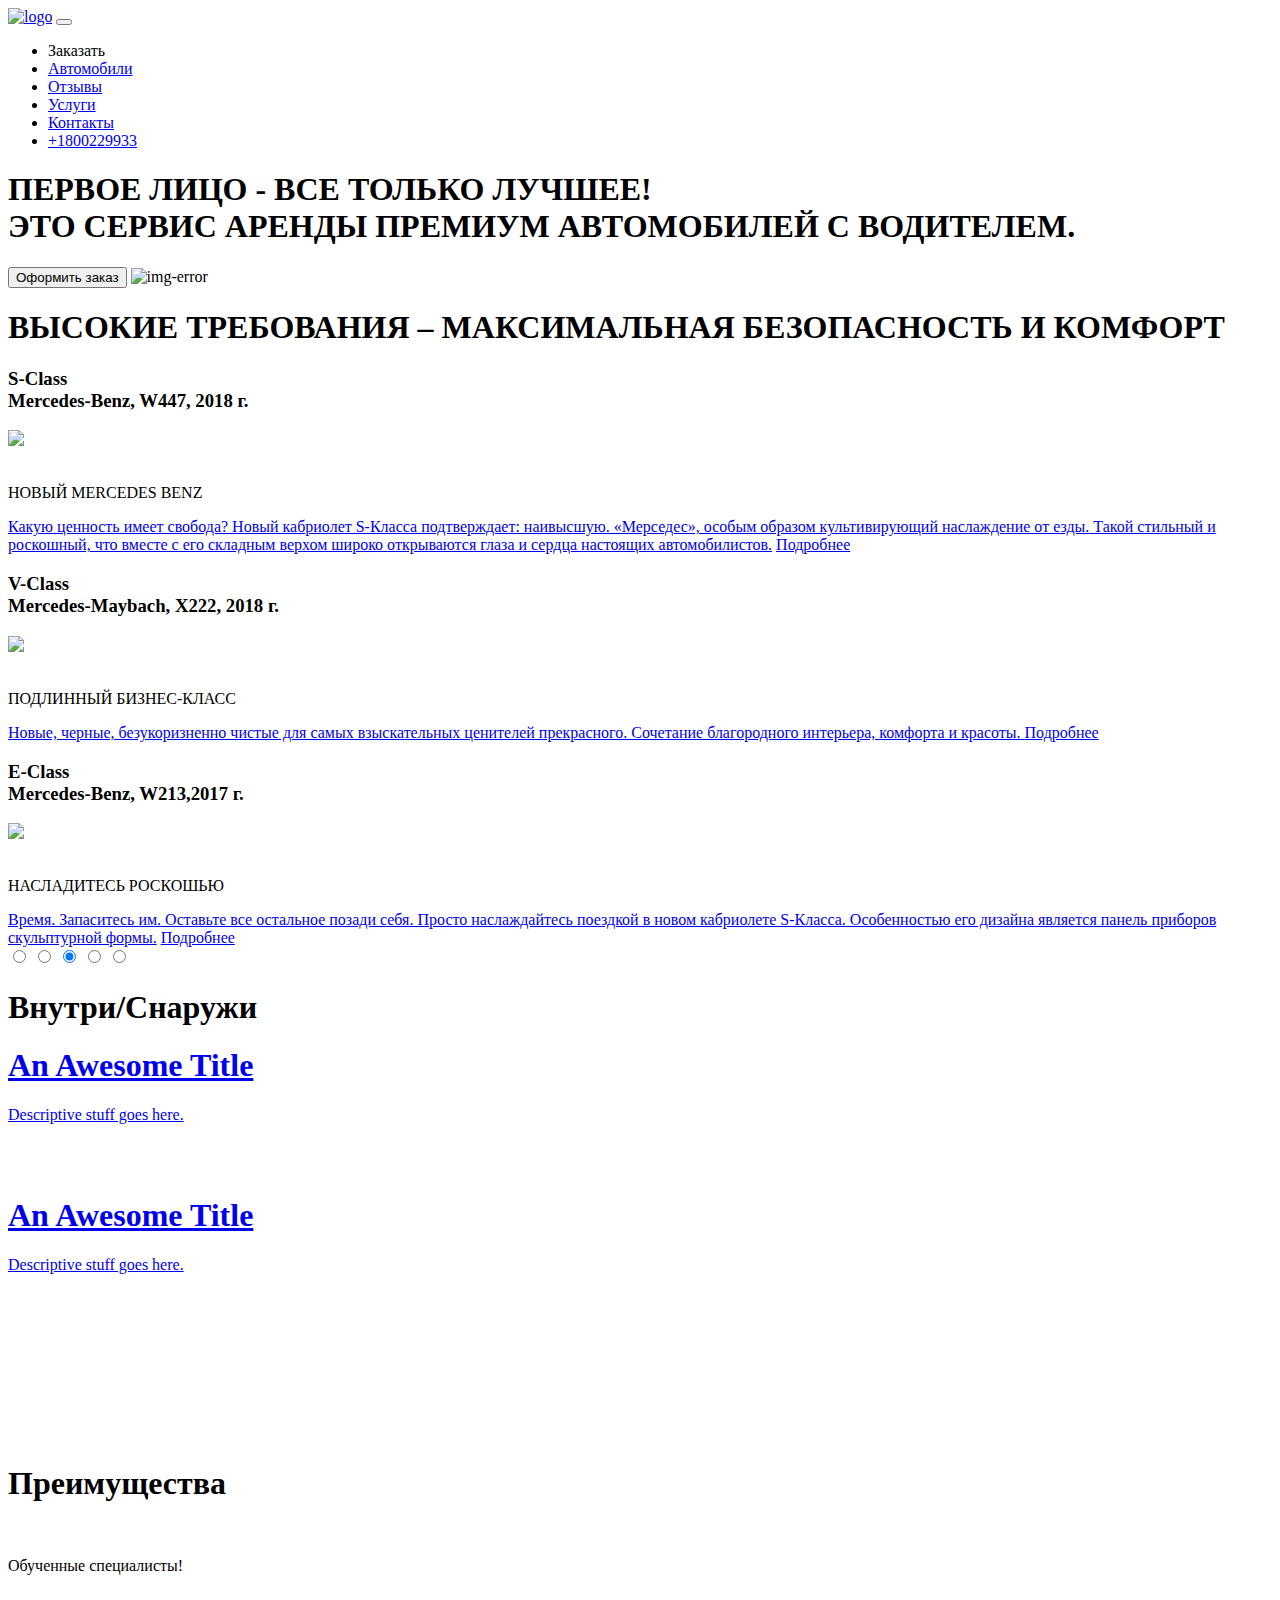
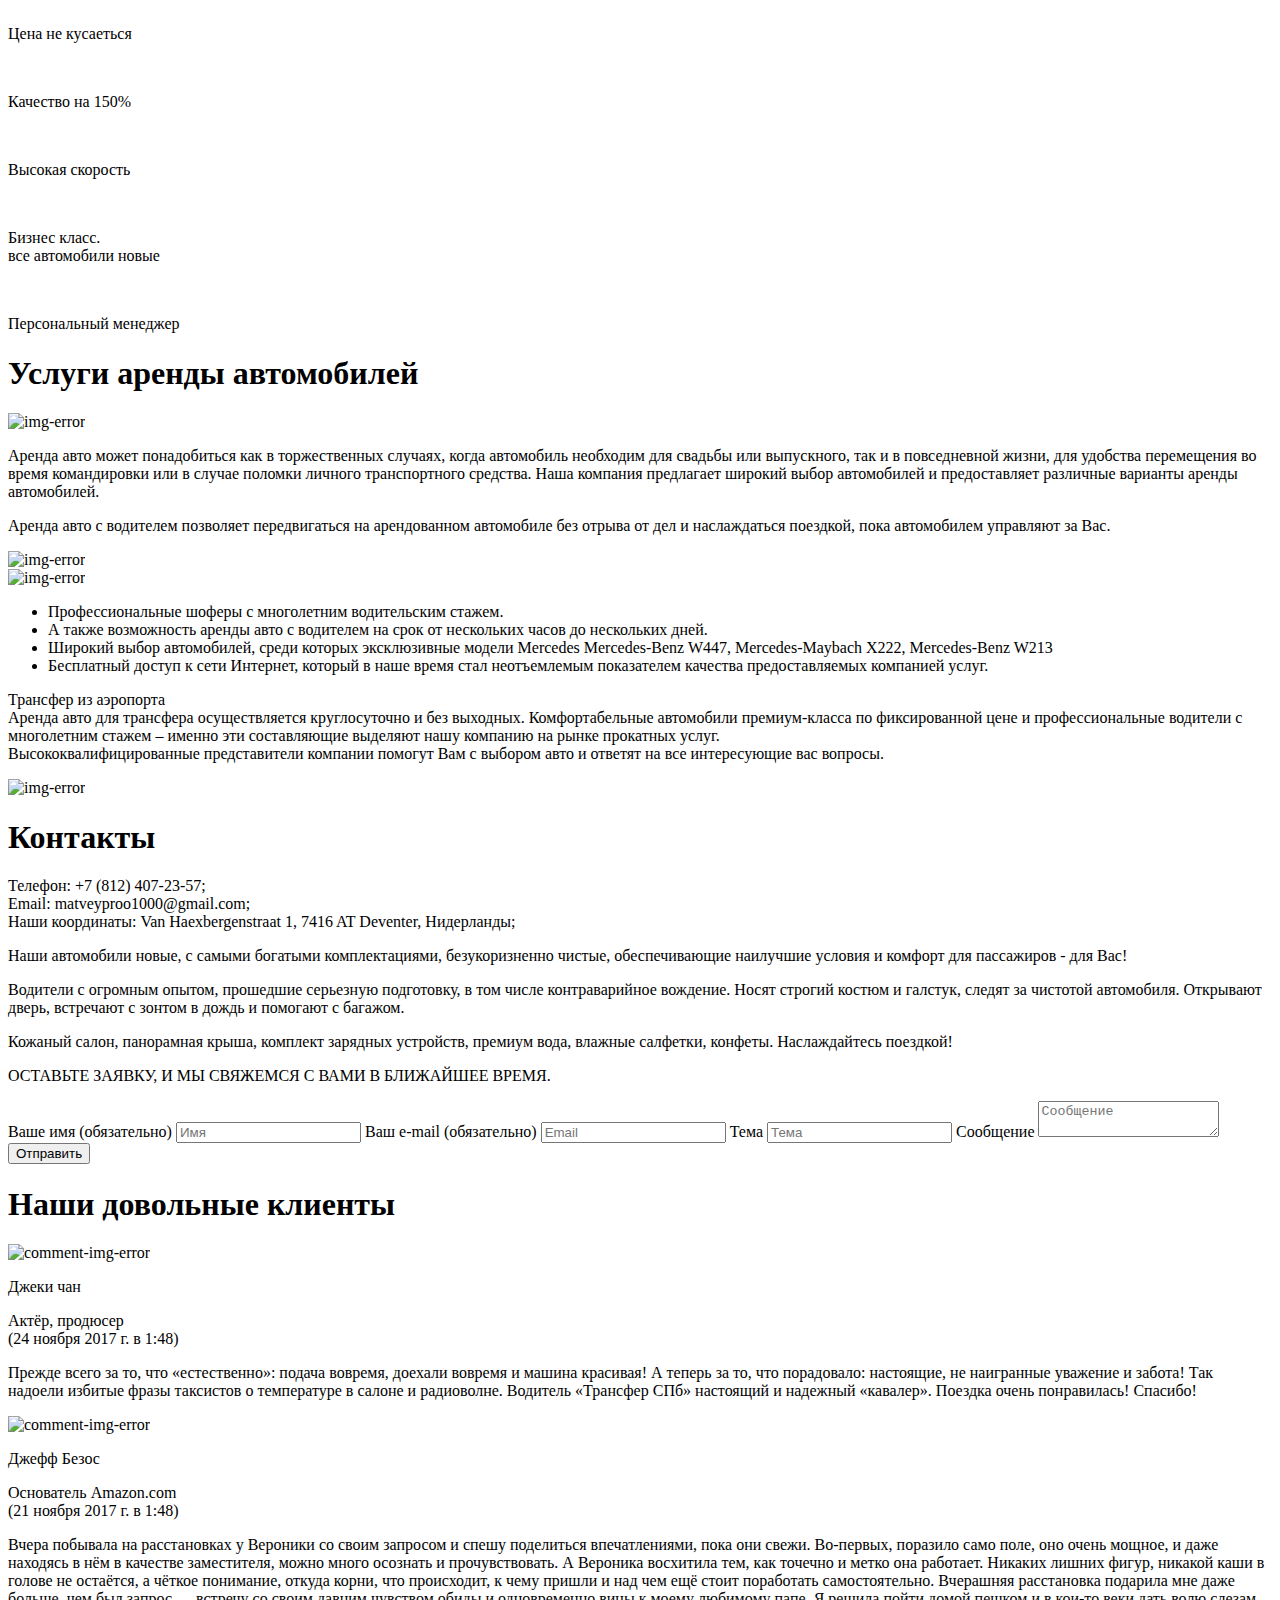
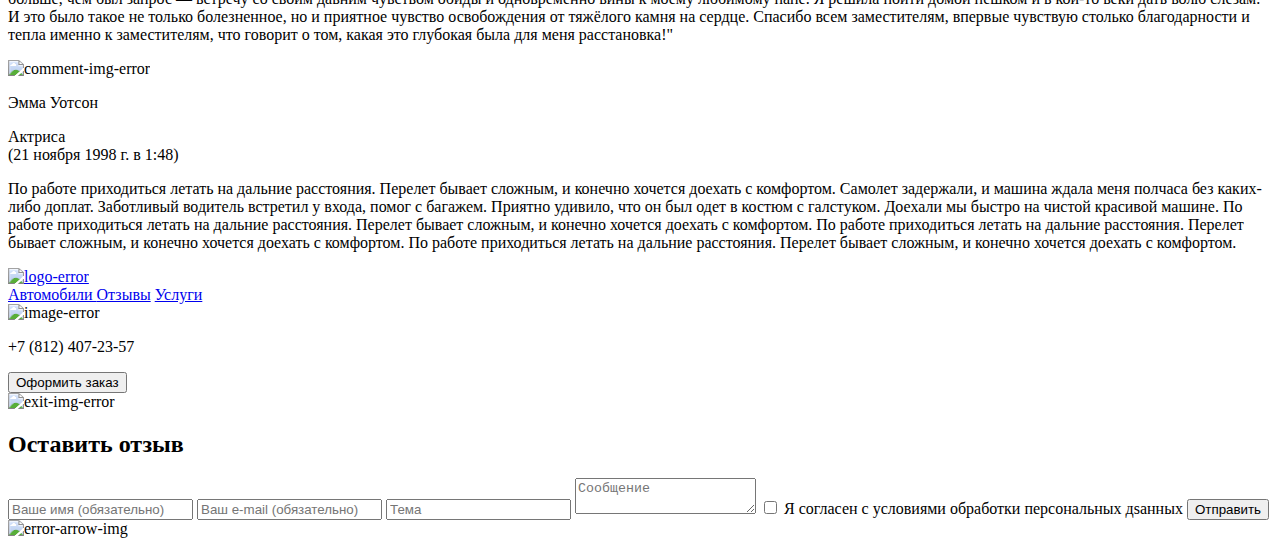
==== index.html @ 707f5d33 "Add files via upload" ====
<!DOCTYPE html>
<html>
<head>
    <meta charset="utf-8" />
    <meta http-equiv="X-UA-Compatible" content="IE=edge">
    <title>Arenda Premium auto</title>
    <meta name="viewport" content="width=device-width, initial-scale=1">
    <link rel="stylesheet" type="text/css" media="screen" href="styles/css/main.css" />
    <link rel="stylesheet" href="owl.carousel.css">
    <link rel="stylesheet" href="owl.theme.default.css">
</head>
<body>
    <section class="block block-main">
        <div class="block__wrap block-main__wrap">
            <nav class="navbar-main">
            <a class="navbar-brand s" href="#"><img src="img/logo.png" alt="logo" class="img-responsive logo"></a>
            <button class="navbar-toggler" type="button" data-toggle="collapse" data-target="#navbarTogglerDemo02" aria-controls="navbarTogglerDemo02" aria-expanded="false" aria-label="Toggle navigation">
                <span class="navbar-toggler-icon"></span>
            </button>
            <div class="collapse navbar-collapse" id="navbarTogglerDemo02">
                <ul class="navbar-ul">
                    <li class="nav-item nav-item-lay">
                        <a class="nav-link" onclick="openWin()">Заказать</a>
                    </li>
                    <li class="nav-item">
                        <a class="nav-link" href="#cars">Автомобили </a>
                    </li>
                    <li class="nav-item nav-item-contacts">
                        <a class="nav-link" href="#comments">Отзывы</a>
                    </li>
                    <li class="nav-item nav-item-contacts">
                        <a class="nav-link" href="#services">Услуги</a>
                    </li>
                    <li class="nav-item nav-item-contacts">
                        <a class="nav-link" href="#contacts">Контакты</a>
                    </li>
                    <li class="nav-item nav-item-contacts">
                        <a class="nav-link" href="tel:+1800229933">+1800229933</a>
                    </li>
                </ul>
            </div>
            <div class="navbar-block-fade">
                <div class="navbar-block-fade__item"></div>
                <div class="navbar-block-fade__item"></div>
                <div class="navbar-block-fade__item"></div>
            </div>
            </nav>
        </div>
    </section>
    <section class="block block-about">
        <div class="block__wrap block-about__wrap">
            <h1 class="text-h2 text-h2_about"> <span class="text-h2_about-bold">ПЕРВОЕ ЛИЦО </span> - ВСЕ ТОЛЬКО ЛУЧШЕЕ!<br>
                ЭТО СЕРВИС АРЕНДЫ ПРЕМИУМ АВТОМОБИЛЕЙ С ВОДИТЕЛЕМ.</h1>
            <button onclick="openWin()" class="button2 button2__footer ">Оформить заказ</button>
            <img class="block-about__img" src="img/57cbcf86e6abf156f422a721.png" alt="img-error">
        </div>
    </section>
    <section class="block block-images">
        <div class="block__wrap block-images__wrap">
            <div class="block-images-main" id="cars">
                <h1 class="text-h2 text-h2-images">ВЫСОКИЕ ТРЕБОВАНИЯ – МАКСИМАЛЬНАЯ БЕЗОПАСНОСТЬ И КОМФОРТ</h1>
                <div class="images">
                    
                    <div class="wrapper">
                        <h3 class="wrapper__title">S-Class<br>Mercedes-Benz, W447, 2018 г.</h3>
                        <div class="card">
                            <div class="front"><img class="images-first" src="img/car-1.png"></div>
                            <div class="back">
                                <img class="back-img" src="img/small_logo.png" alt="">
                                <p class="back__title">НОВЫЙ MERCEDES BENZ</p><span class="back__span"><a href="first.html">Какую ценность имеет свобода? Новый кабриолет S-Класса подтверждает: наивысшую. «Мерседес», особым образом 
                                    культивирующий наслаждение от езды.<span class="back__text-hide"> Такой стильный и роскошный, что вместе с его складным верхом широко открываются глаза и сердца настоящих автомобилистов.</span></a></span> <a href="first.html" class="button2__link">Подробнее</a></div>
                        </div>
                    </div>
                    <div class="wrapper">
                        <h3 class="wrapper__title">V-Class<br>Mercedes-Maybach, Х222, 2018 г.</h3>
                        <div class="card">
                            <div class="front"><img src="img/mercedes-s-class-maybach-2018-3.jpg"></div>
                            <div class="back">
                                <img class="back-img" src="img/small_logo.png" alt="">
                                <p class="back__title">ПОДЛИННЫЙ БИЗНЕС-КЛАСС</p><span class="back__span"><a href="second.html">
                                    Новые, черные, безукоризненно чистые для самых взыскательных ценителей прекрасного.<span class="back__text-hide"> Cочетание благородного интерьера, комфорта и красоты.</span>
                                </a></span> <a href="second.html" class="button2__link">Подробнее</a></div>
                        </div>
                    </div>
                    <div class="wrapper">
                        <h3 class="wrapper__title">E-Class<br> Mercedes-Benz, W213,2017 г.</h3>
                        <div class="card card__indent-off">
                            <div class="front">
                                <img src="img/car-3.png"></div>
                            <div class="back"><img class="back-img" src="img/small_logo.png" alt=""><p class="back__title">НАСЛАДИТЕСЬ РОСКОШЬЮ</p><span class="back__span"><a href="third.html">Время. Запаситесь им. Оставьте все остальное позади себя. Просто наслаждайтесь поездкой в новом кабриолете S-Класса.<span class="back__text-hide"> Особенностью его дизайна является панель приборов скульптурной формы.</span></a></span> <a href="third.html" class="button2__link">Подробнее</a></div>
                        </div>
                    </div>
                </div>
            </div>
            <div id="slider">
                <input type="radio" name="slider" class="slider__buttons" id="s1">
                <input type="radio" name="slider" class="slider__buttons" id="s2">
                <input type="radio" name="slider" class="slider__buttons" id="s3" checked>
                <input type="radio" name="slider" class="slider__buttons" id="s4">
                <input type="radio" name="slider" class="slider__buttons" id="s5">
                <label for="s1" id="slide1"></label>
                <label for="s2" id="slide2"></label>
                <label for="s3" id="slide3"></label>
                <label for="s4" id="slide4"></label>
                <label for="s5" id="slide5"></label>
            </div>
        </div>
    </section>
    <section class="block block-images-cars">
        <div class="block__wrap block-images-cars__wrap">
            <h1 class="text-h2 text-h2-images-cars">Внутри/Снаружи</h1>
            <div class="block-images-cars-main">
                <div class="block-images-gallery-main">
                    <div class="block-one-img">
                        <div class="box">
                            <div class="hover-effect">
                                <a href="#" class="hover-text">
                                <h1 class="box__title">An Awesome Title</h1>
                                <p class="box__sec">Descriptive stuff goes here.<p>
                                </a>
                            </div>
                        </div>
                    </div>
                    <div class="block-two-imgs">
                        <img class="block-two-img__item" src="img/taxfreecar_522018153041_19_.jpg" alt="">
                        <img class="block-two-img__item" src="img/taxfreecar_522018153041_18_.jpg" alt="">
                    </div>
                </div>
                <div class="block-images-gallery-main block-images-gallery-main_col-reverse">
                    <div class="block-two-imgs block-two-imgs_indent-off">
                        <img class="block-two-img__item" src="img/V1-int2.jpg" alt="">
                        <img class="block-two-img__item" src="img/mercedes-benz_v-klass_2014_14.jpg" alt="">
                    </div>
                    <div class="block-one-img">
                        <div class="box box-2">
                            <div class="hover-effect">
                                <a href="#" class="hover-text">
                                <h1 class="box__title">An Awesome Title</h1>
                                <p class="box__sec">Descriptive stuff goes here.<p>
                                </a>
                            </div>
                        </div>
                    </div>
                </div>
            </div>
        </div>
    </section>
    <section class="block block-video">
        <div class="block__wrap block-video__wrap">
            <iframe class="video-iframe" width="95%" src="https://www.youtube.com/embed/c_ulMBcsYA8" frameborder="0" allow="accelerometer; autoplay; encrypted-media; gyroscope; picture-in-picture" allowfullscreen></iframe>
        </div>
    </section>
    <section class="block block-advantages">
        <div class="block__wrap block-advantages__wrap">
            <h1 class="text-h2 text-h2-advantages">Преимущества</h1>
            <div class="block-advantages-main">
                <div class="block-advantages-main__item">
                    <img class="block-advantages__img" src="img/02bae84bf11cf793da6404233c2443af_1.png" alt="">
                    <p class="block-advantages-main__text">Обученные специалисты!</p>
                </div>
                <div class="block-advantages-main__item">
                    <img class="block-advantages__img" src="img/money.png" alt="">
                    <p class="block-advantages-main__text">Цена не кусаеться</p>
                </div>
                <div class="block-advantages-main__item">
                    <img class="block-advantages__img" src="img/good-quality.png" alt="">
                    <p class="block-advantages-main__text">Качество на 150%</p>
                </div>
               
            </div>
            <div class="block-advantages-main block-advantages-main__indent">
                <div class="block-advantages-main__item">
                    <img class="block-advantages__img" src="img/time.png" alt="">
                    <p class="block-advantages-main__text">Высокая скорость</p>
                </div>
                <div class="block-advantages-main__item">
                    <img class="block-advantages__img" src="img/brilliant_PNG55.png" alt="">
                    <p class="block-advantages-main__text">Бизнес класс. <br> все автомобили новые</p>
                </div>
                <div class="block-advantages-main__item">
                    <img class="block-advantages__img" src="img/support_man-512.png" alt="">
                    <p class="block-advantages-main__text">Персональный менеджер</p>
                </div>
            </div>
        </div>
    </section>
    <section class="block block-services">
        <div class="block__wrap block-services__wrap">
            <h1 class="text-h2" id="services">Услуги аренды автомобилей</h1>
            <div class="block-services-main">
                <div class="scrollme">
                        <div
                            class="animateme"
                            data-when="enter"
                            data-from="0.75"
                            data-to="0"
                            data-opacity="0"
                            data-translatex="130"
                        >
                        <div class="block-services-main__item">
                                <div class="block-services-main__block-img"><img class="block-services-main__img" src="img/mercedes-s-klasse-w222-black-m.png" alt="img-error"></div>
                                <p class="block-services-main__text">Аренда авто может понадобиться как в торжественных случаях, когда автомобиль необходим для свадьбы или выпускного, так и в повседневной жизни, для удобства перемещения во время командировки или в случае поломки личного транспортного средства. Наша компания предлагает широкий выбор автомобилей и предоставляет различные варианты аренды автомобилей.</p>
                        </div>
                        </div>
                </div>
                <div class="scrollme ">
                    <div
                        class="animateme"
                        data-when="enter"
                        data-from="0.75"
                        data-to="0"
                        data-opacity="0"
                        data-translatex="-130"
                    >
                        <div class="block-services-main__item block-services-main__item-sec">
                            <p class="block-services-main__text">Аренда авто с водителем позволяет передвигаться на арендованном автомобиле без отрыва от дел и наслаждаться поездкой, пока автомобилем управляют за Вас. </p>
                            <div class="block-services-main__block-img"><img class="block-services-main__img block-services-main__img_size" src="img/no-translate-detected_1423-2656.jpg" alt="img-error"></div>
                        </div>
                    </div>
                </div>
                <div class="scrollme">
                    <div
                        class="animateme"
                        data-when="enter"
                        data-from="0.75"
                        data-to="0"
                        data-opacity="0"
                        data-translatex="130"
                    >
                    <div class="block-services-main__item">
                        <div class="block-services-main__block-img"><img class="block-services-main__img block-services-main__img_size " src="img/1982809.jpg" alt="img-error"></div>
                        <ul class="block-services-main-ul">
                            <li class="block-services-main-ul__item">Профессиональные шоферы с многолетним водительским стажем.</li>
                            <li class="block-services-main-ul__item"> А также возможность аренды авто с водителем на срок от нескольких часов до нескольких дней.</li>
                            <li class="block-services-main-ul__item">Широкий выбор автомобилей, среди которых эксклюзивные модели Mercedes Mercedes-Benz W447, Mercedes-Maybach Х222, Mercedes-Benz W213</li>
                            <li class="block-services-main-ul__item"> Бесплатный доступ к сети Интернет, который в наше время стал неотъемлемым показателем качества предоставляемых компанией услуг.</li>
                        </ul>
                        <p class="block-services-main__text"></p>
                    </div>
                    </div>
                </div>
                <div class="scrollme">
                    <div
                        class="animateme"
                        data-when="enter"
                        data-from="0.75"
                        data-to="0"
                        data-opacity="0"
                        data-translatex="-130"
                    >
                    <div class="block-services-main__item block-services-main__item-sec">
                        <p class="block-services-main__text">Трансфер из аэропорта<br> Аренда авто для трансфера осуществляется круглосуточно и без выходных. Комфортабельные автомобили премиум-класса по фиксированной цене и профессиональные водители с многолетним стажем – именно эти составляющие выделяют нашу компанию на рынке прокатных услуг.<br> Высококвалифицированные представители компании помогут Вам с выбором авто и ответят на все интересующие вас вопросы. </p>
                        <div class="block-services-main__block-img"><img class="block-services-main__img block-services-main__img_size" src="img/transfer-3.jpg" alt="img-error"></div>
                    </div>
                    </div>
                </div>
            </div>
        </div>
    </section>
    <section class="block block-contacts">
            <div class="block__wrap block-contacts__wrap">
                <h1 class="text-h2" id="contacts">Контакты</h1>
                <div class="block-about-main">
                        <div class="block-about__text">
                            <p class="text-secondary-about text-secondary-about__color">Телефон: +7 (812) 407-23-57; <br>Email: matveyproo1000@gmail.com; <br> Наши координаты: Van Haexbergenstraat 1, 7416 AT Deventer, Нидерланды; </p>
                            <p class="text-secondary-about text-secondary-about__indent">Наши автомобили новые, с самыми богатыми комплектациями, безукоризненно чистые, обеспечивающие наилучшие условия и комфорт для пассажиров - для Вас!
                            </p>
                            <p class="text-secondary-about">Водители с огромным опытом, прошедшие серьезную подготовку, в том числе контраварийное вождение. Носят строгий костюм и галстук, следят за чистотой автомобиля. Открывают дверь, встречают с зонтом в дождь и помогают с багажом.
                            </p>
                            <p class="text-secondary-about">Кожаный салон, панорамная крыша, комплект зарядных устройств, премиум вода, влажные салфетки, конфеты. Наслаждайтесь поездкой!</p>
                        </div>
                        <div class="contact-form-main">
                            <p class="contact-form-main__title">ОСТАВЬТЕ ЗАЯВКУ, И МЫ СВЯЖЕМСЯ С ВАМИ В БЛИЖАЙШЕЕ ВРЕМЯ.</p>
                            <form action="#" class="contact-form">
                                <label class="contact-form__label" for="name">Ваше имя (обязательно)</label>
                                <input class="contact-form__item" id="name" type="text" placeholder="Имя" required>
                                <label class="contact-form__label" for="email">Ваш e-mail (обязательно)</label>
                                <input class="contact-form__item" id="email" type="email" placeholder="Email" required>
                                <label class="contact-form__label" for="theme">Тема</label>
                                <input class="contact-form__item" id="theme" type="text" placeholder="Тема">
                                <label class="contact-form__label" for="message">Сообщение</label>
                                <textarea class="contact-form__item contact-form__item-message" id="message" type="message" placeholder="Сообщение"></textarea>
                                <input class="contact-form__button" type="submit" value="Отправить">
                            </form>
                        </div>
                    </div>
            </div>
        </section>
    <section class="block block-comments">
        <div class="block__wrap block-comments__wrap">
            <h1 class="text-h2 text-h2-comments" id="comments">Наши довольные клиенты</h1>
            <div class="owl-carousel owl-theme owl-loaded" id="slider_container">
                <div class="main-container">
                    <div class="com-description"> 
                        <img class="com-description__img" src="img/27360622-400.jpg" alt="comment-img-error">
                        <p class="com-description__text-bold">Джеки чан</p>
                        <p class="com-description__text">Актёр, продюсер<br>
                            (24 ноября 2017 г. в 1:48)</p>
                    </div>
                    <div class="main-comments__text">
                        <p class="primary-text">Прежде всего за то, что «естественно»: подача вовремя, доехали вовремя и машина красивая! А теперь за то, что порадовало: настоящие, не наигранные уважение и забота! 
                                Так надоели избитые фразы таксистов о температуре в салоне и радиоволне. Водитель «Трансфер СПб» настоящий и надежный «кавалер». Поездка очень понравилась! Спасибо! </p>
                    </div>
                </div>
                <div class="main-container">
                    <div class="com-description">
                        <img class="com-description__img" src="img/bezos_jeff_amazon400.jpg" alt="comment-img-error">
                        <p class="com-description__text-bold">Джефф Безос</p>
                        <p class="com-description__text">Основатель Amazon.com<br>
                            (21 ноября 2017 г. в 1:48)</p>
                    </div>
                    <div class="main-comments__text">
                        <p class="primary-text">Вчера побывала на расстановках у Вероники со своим запросом и спешу поделиться впечатлениями, пока они свежи. Во-первых, поразило само поле, оно очень мощное, и даже находясь в нём в качестве заместителя, можно много осознать и прочувствовать. А Вероника восхитила тем, как точечно и метко она работает. Никаких лишних фигур, никакой каши в голове не остаётся, а чёткое понимание, откуда корни, что происходит, к чему пришли и над чем ещё стоит поработать самостоятельно. Вчерашняя расстановка подарила мне даже больше, чем был запрос — встречу со своим давним чувством обиды 
                                и одновременно вины к моему любимому папе. Я решила пойти домой пешком и в кои-то веки дать волю слезам. И это было такое не только болезненное, но и приятное чувство освобождения от тяжёлого камня на сердце. Спасибо всем заместителям, впервые чувствую столько благодарности и тепла именно 
                                к заместителям, что говорит о том, какая это глубокая была для меня расстановка!"</p>
                    </div>
                </div>
                <div class="main-container">
                    <div class="com-description">
                        <img class="com-description__img" src="img/x1438318595_tumblr_n6pcje2p6j1rq0ytyo5_1280.jpg.pagespeed.ic.XkCQGSnnGS.jpg" alt="comment-img-error">
                        <p class="com-description__text-bold">Эмма Уотсон</p>
                        <p class="com-description__text">Актриса<br>
                            (21 ноября 1998 г. в 1:48)</p>
                    </div>
                    <div class="main-comments__text">
                        <p class="primary-text">По работе приходиться летать на дальние расстояния. Перелет бывает сложным, и конечно хочется доехать с комфортом. Самолет задержали, и машина ждала меня полчаса без каких-либо доплат. Заботливый водитель встретил у входа, помог с багажем. Приятно удивило, что он был одет в костюм с галстуком. Доехали мы быстро на чистой красивой машине. По работе приходиться летать на дальние расстояния. Перелет бывает сложным, и конечно хочется доехать с комфортом. По работе приходиться летать на дальние расстояния. Перелет бывает сложным, и конечно хочется доехать с комфортом. По работе приходиться летать на дальние расстояния. Перелет бывает сложным, и конечно хочется доехать с комфортом. </p>
                    </div>
                </div>
            </div>
        </div>
    </section>
    <footer class="block block-footer">
        <div class="block__wrap block-footer__wrap">
           <div class="logo-block">
               <a href="#"><img class="logo-footer-img" src="img/logo.png" alt="logo-error"></a>
           </div>
           <div class="footer-nav footer-nav_transform">
                <a class="nav-link nav-link__footer" href="#cars">Автомобили </a>
                <a class="nav-link nav-link__footer" href="#comments">Отзывы</a>
                <a class="nav-link nav-link__footer" href="#services">Услуги</a>
           </div>
            <div class="block-end">
                <div class="footer-card footer-card_sec footer-card-pad">
                    <img class="image-icon" src="img/icon3-w.png" alt="image-error">
                    <p class="footer-card__text footer-card_max">+7 (812) 407-23-57</p>
                </div>
                <button onclick="openWin()" class="button2 button2__footer">Оформить заказ</button>
            </div>
        </div>
    </footer>
    <div class="modal">
            <div class="exit"> 
                    <img class="exit-img exit2-img" src="img/exit.png" alt="exit-img-error">
                </div>
                <div class="modal__content">
                    <div class="modal-text-block modal-text-block2">
                        <h2 class="modal-title modal-title2">Оставить отзыв</h2>
                    </div>
                    <form action="#" class="modal-form modal-form2">
                        <input class="modal-form__item" type="text" placeholder="Ваше имя (обязательно)">
                        <input class="modal-form__item end" type="email" placeholder="Ваш e-mail (обязательно)">
                        <input class="modal-form__item" type="text" placeholder="Тема">
                        <textarea class="modal-form__item modal-form__item-ta" type="text" placeholder="Сообщение"></textarea>
                        <label>
                            <input name="remember" id="checkbox" class="checkbox" type="checkbox">
                            <span class="checkbox-custom"></span>
                            <span class="mr">Я согласен с условиями обработки персональных дsанных</span>
                        </label>
                        <button type="submit" class="button2 button2-modal">Отправить</button>
                    </form>
                </div>
    </div>
    <script src="https://code.jquery.com/jquery-3.3.1.slim.min.js" integrity="sha384-q8i/X+965DzO0rT7abK41JStQIAqVgRVzpbzo5smXKp4YfRvH+8abtTE1Pi6jizo" crossorigin="anonymous"></script>
    <script src="js/jquery-2.1.3.min.js"></script>
    <script src="jquery.scrollme.min.js"></script>
    <script src="owl.carousel.min.js"></script>
    <script src="js/main.js"></script>
    <div id = "toTop" title="Наверх" > <img class="arrow-to-top" src="img/w512h5121390846468upcircular512.png" alt="error-arrow-img"> </div >
</body>
</html>
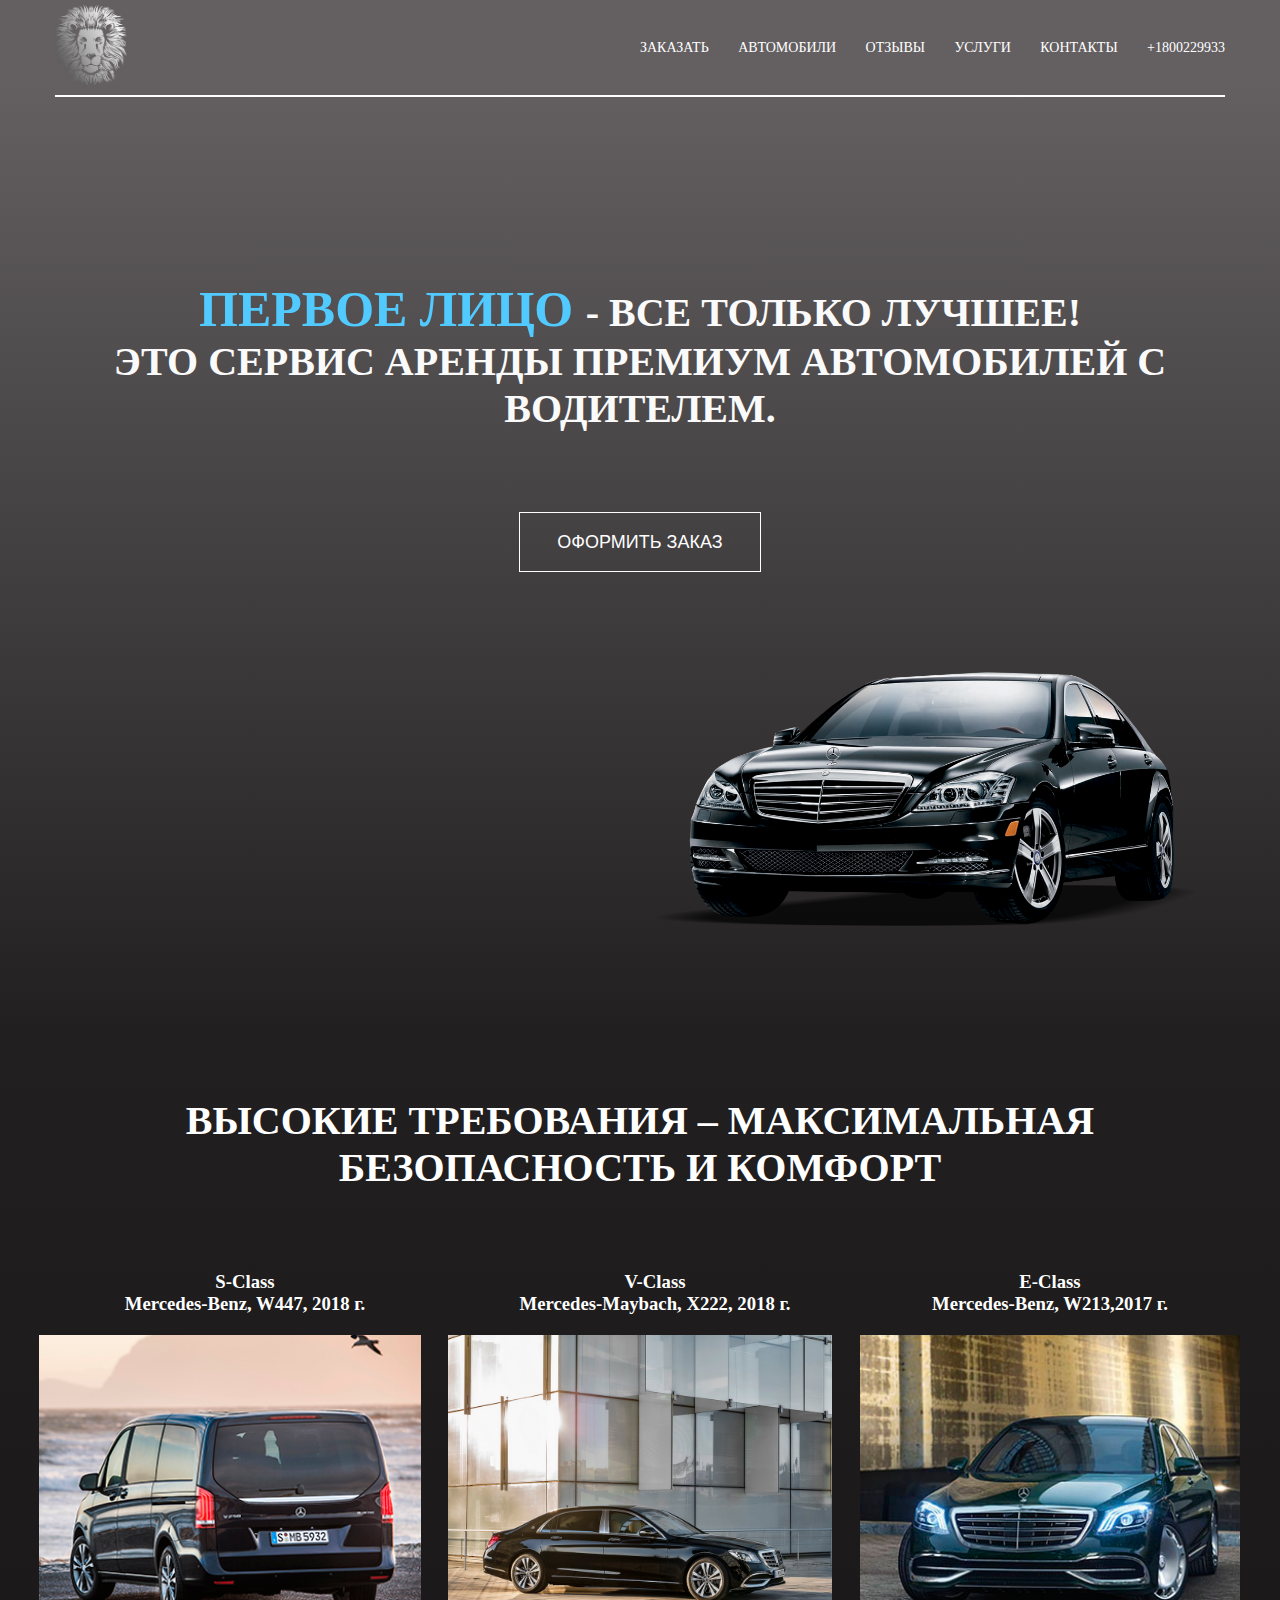
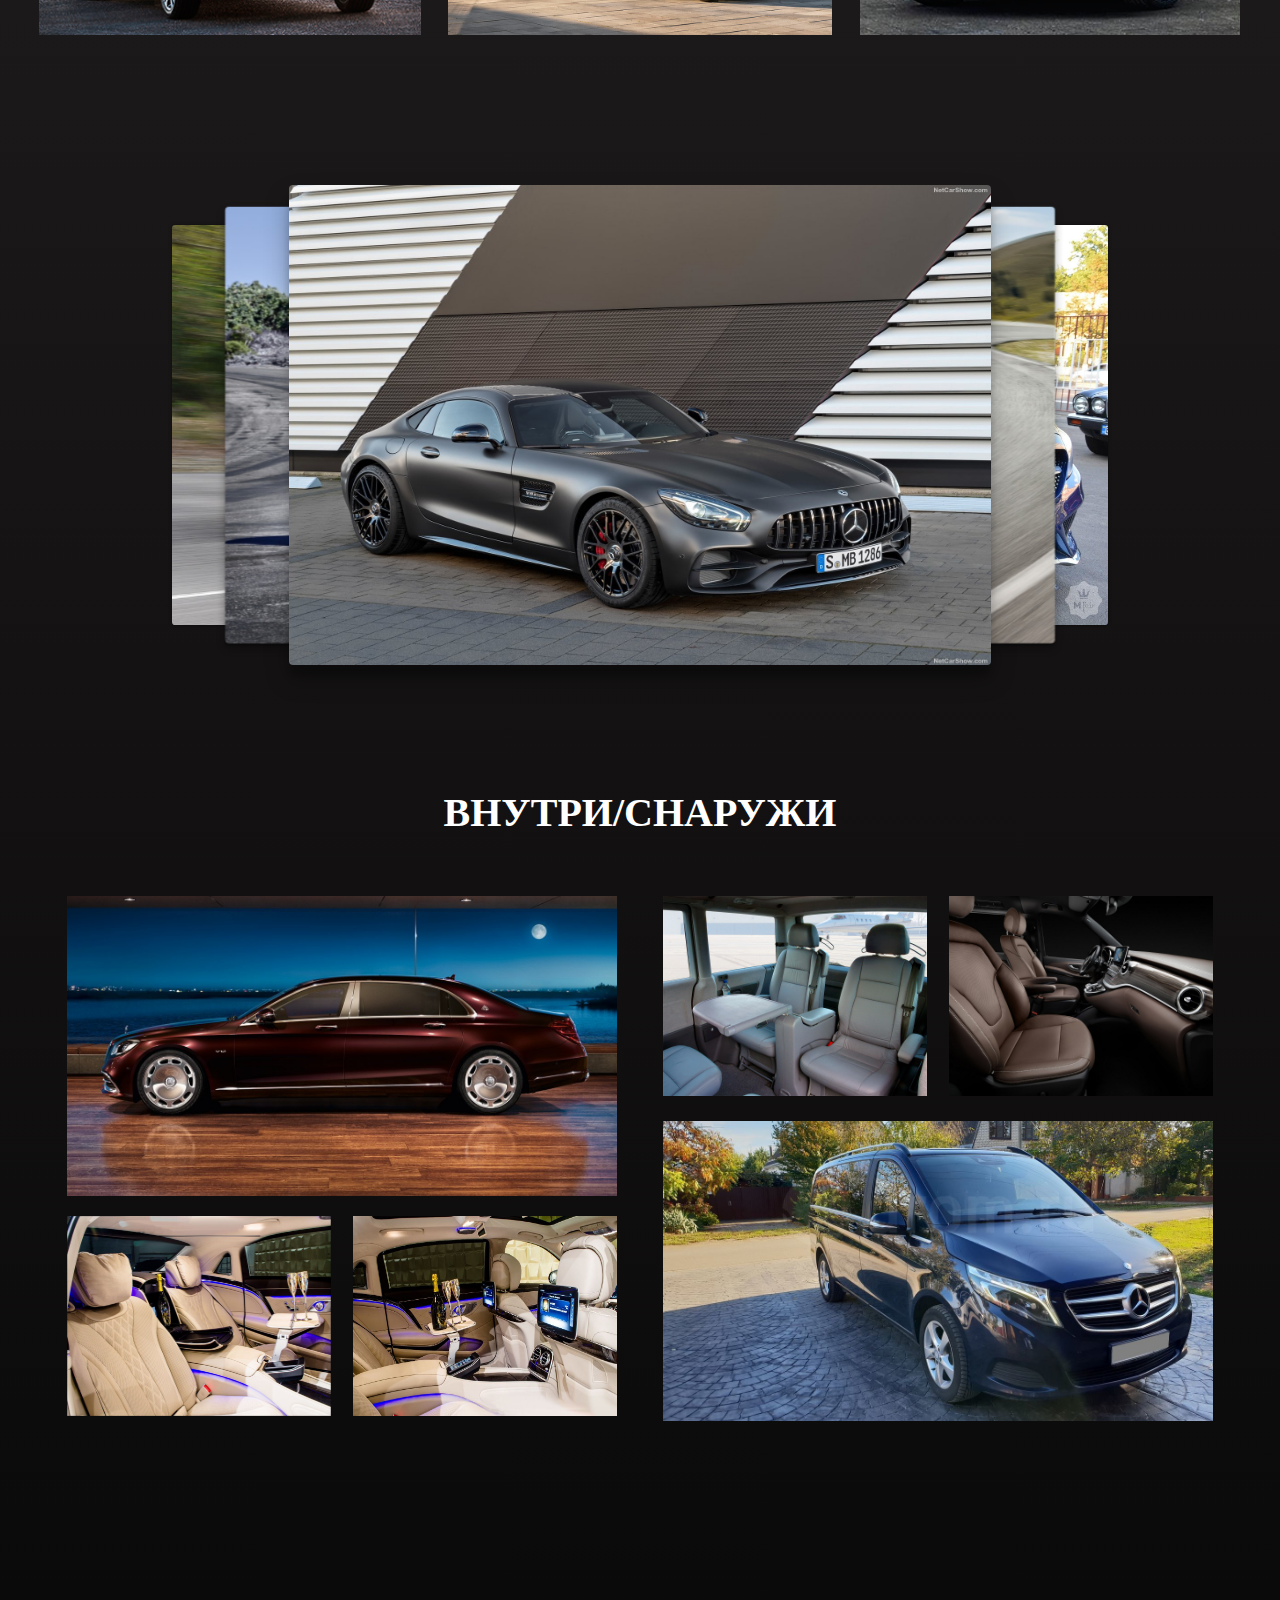
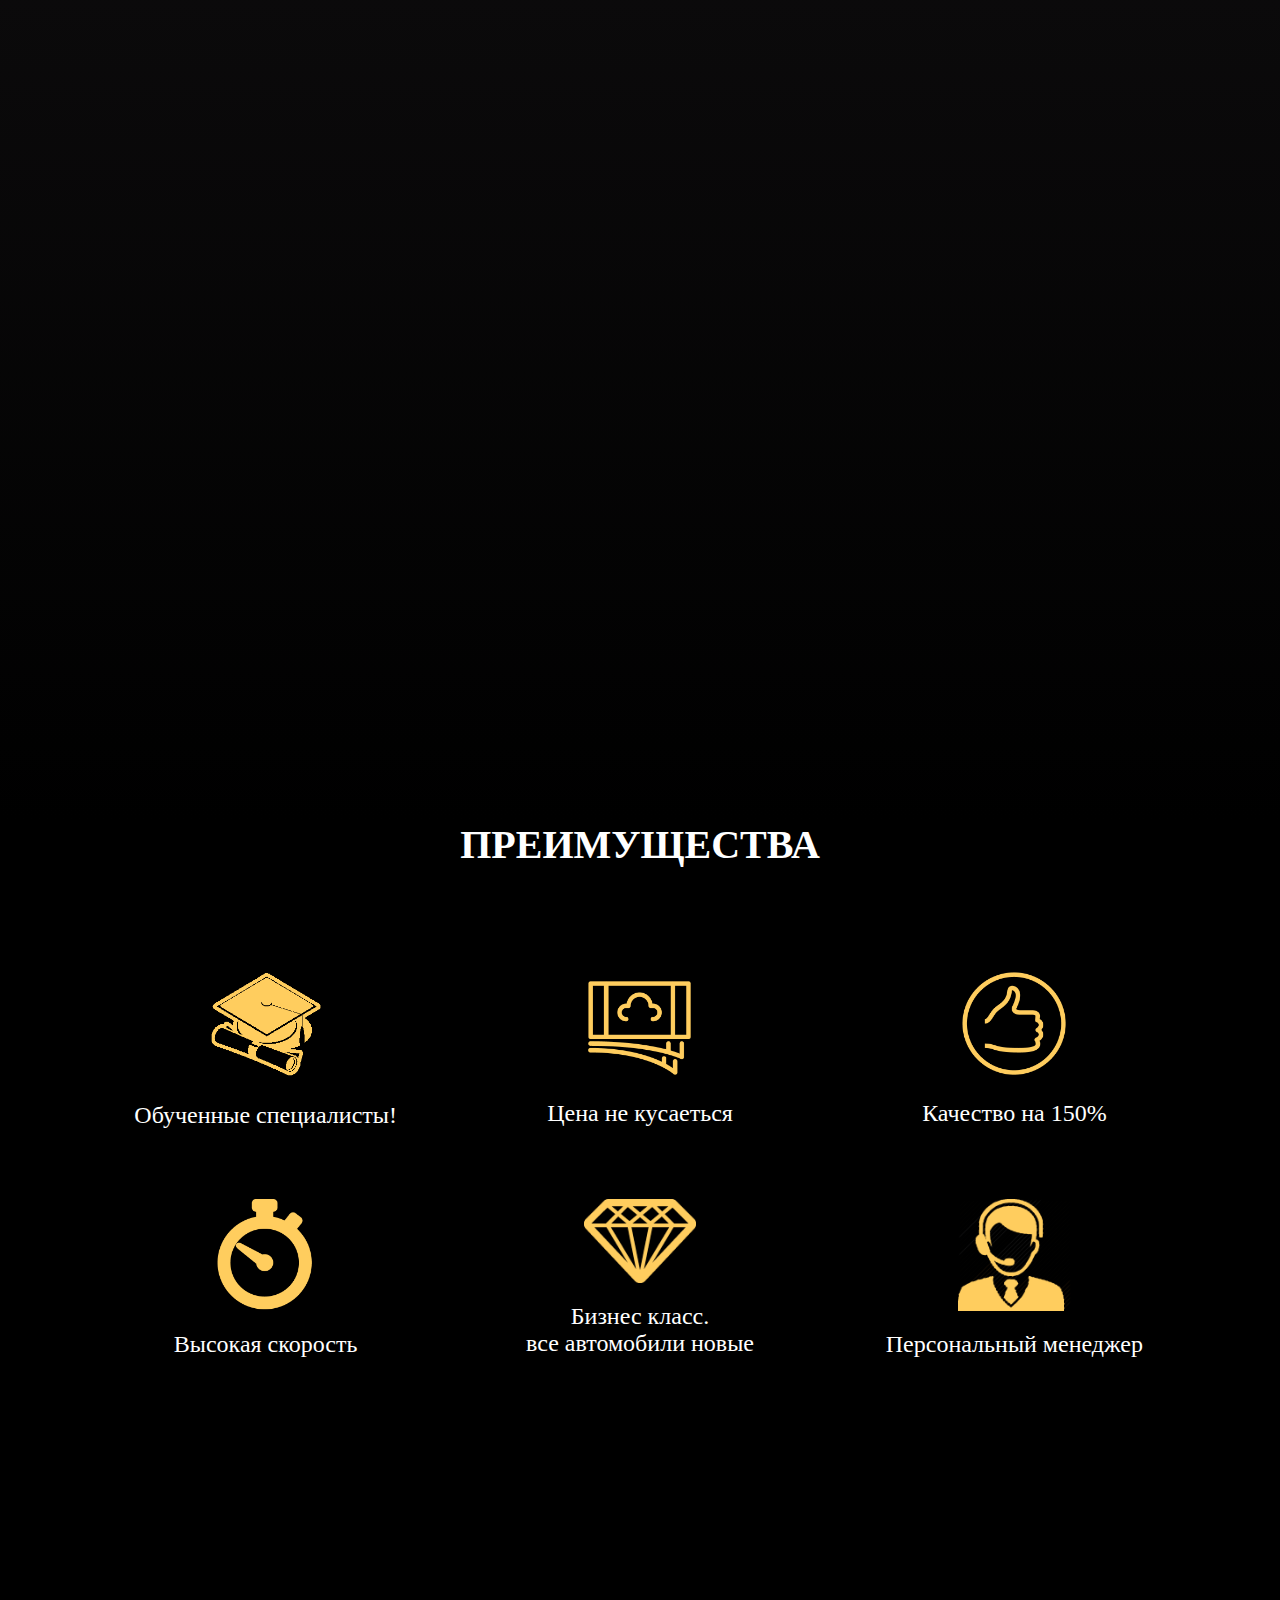
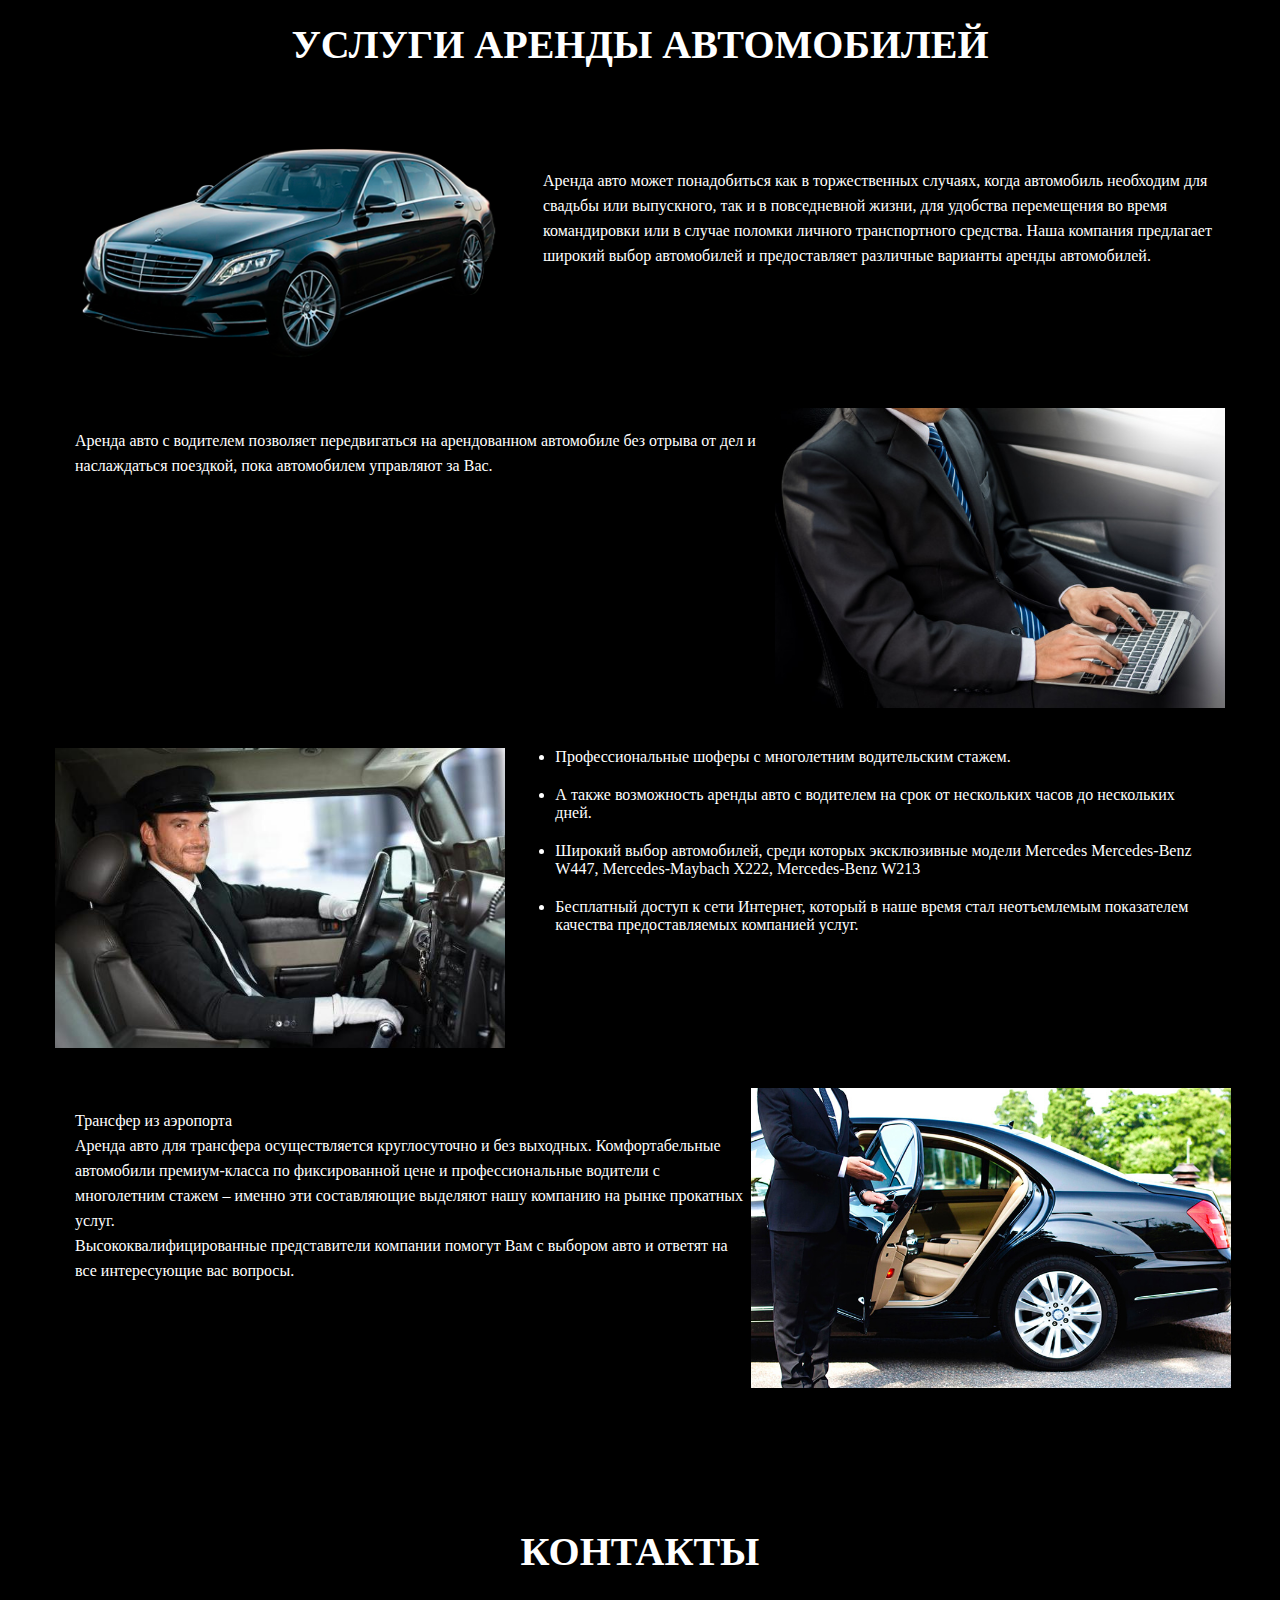
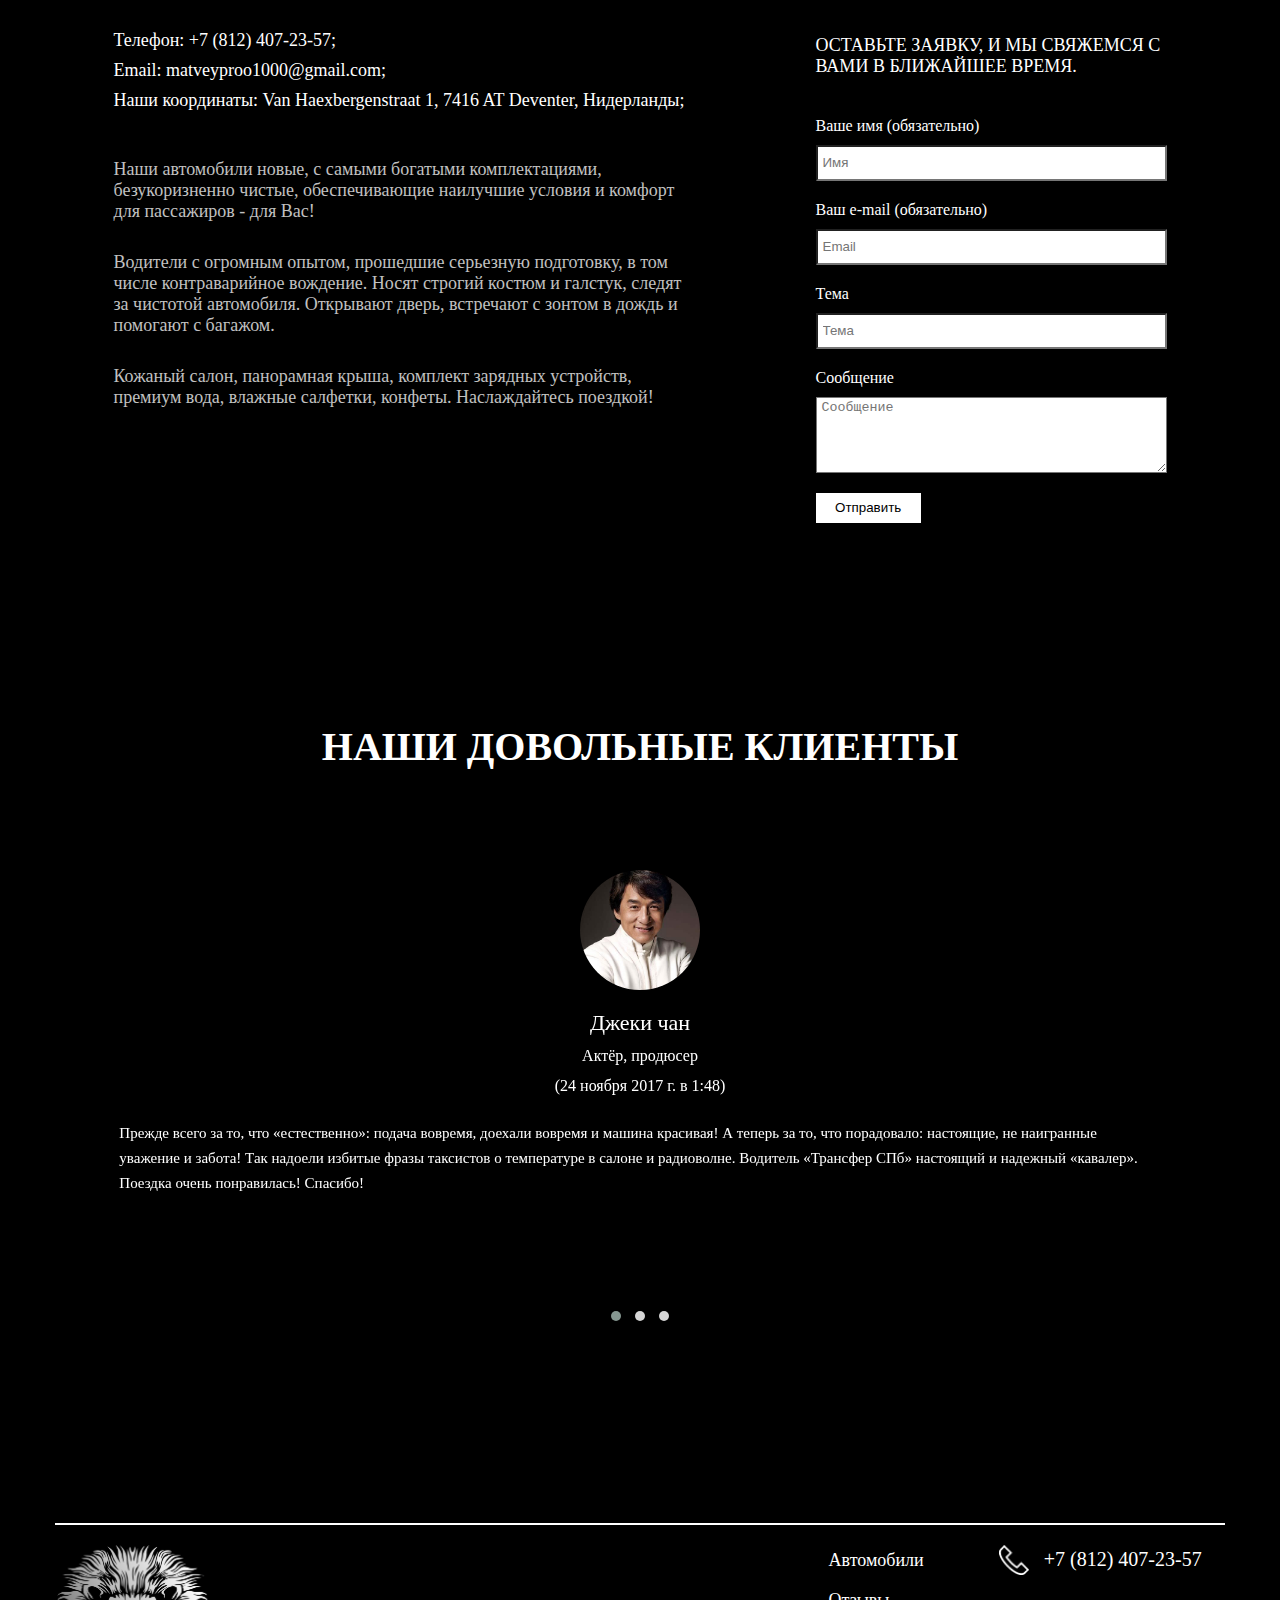
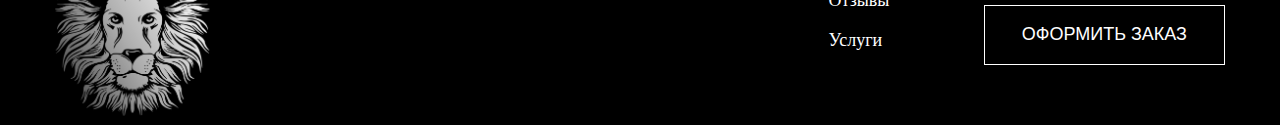
==== commit 9a4edfab: "Update index.html" ====
--- a/index.html
+++ b/index.html
@@ -377,4 +377,4 @@
     <script src="js/main.js"></script>
     <div id = "toTop" title="Наверх" > <img class="arrow-to-top" src="img/w512h5121390846468upcircular512.png" alt="error-arrow-img"> </div >
 </body>
-</html>+</html>
--- a/styles/css/main.css
+++ b/styles/css/main.css
@@ -0,0 +1,1969 @@
+@charset "UTF-8";
+@import "http://fonts.fontstorage.com/import/opensans.css";
+@font-face {
+  font-family: "Proxima Nova - Black";
+  src: url("/../fonts/ProximaNova-Black.eot") format("eot"), url("../fonts/ProximaNova-Black.woff") format("woff"), url("../fonts/ProximaNova-Black.ttf") format("truetype");
+}
+@font-face {
+  font-family: "Proxima Nova";
+  src: url("../fonts/ProximaNova-Regular.eot") format("eot"), url("../fonts/ProximaNova-Regular.woff") format("woff"), url("../fonts/ProximaNova-Regular.ttf") format("truetype");
+}
+@font-face {
+  font-family: "Good Vibes Pro Regular";
+  src: url("../fonts/GoodVibesProRegular.ttf") format("truetype");
+}
+body, ul, li, p, h1, h2, h3, h4, h5, h6, header, footer, main {
+  margin: 0;
+  padding: 0;
+  padding-inline-start: 0;
+  border: none;
+  margin-block-start: 0;
+  margin-block-end: 0;
+  font-family: "Open Sans";
+}
+
+input, textarea {
+  outline-color: Blue;
+}
+
+a {
+  color: #000000;
+  font-weight: 400;
+  line-height: 30px;
+  text-decoration: none;
+  text-transform: uppercase;
+}
+
+.button2 {
+  text-decoration: none;
+  text-transform: uppercase;
+  text-align: center;
+  padding: 15px 37px;
+  font-size: 18px;
+  color: #fefefe;
+  background: #211f20;
+  height: 60px;
+  white-space: nowrap;
+  cursor: pointer;
+}
+.button2:hover {
+  -webkit-box-shadow: 0px 7px 7px 0px rgba(0, 0, 0, 0.11);
+  -moz-box-shadow: 0px 7px 7px 0px rgba(0, 0, 0, 0.11);
+  box-shadow: 0px 7px 7px 0px rgba(0, 0, 0, 0.11);
+  background-color: #2d88af;
+  -moz-background-color: #2d88af;
+  -moz-transition: background-color 0.2s linear;
+  transition: background-color 0.2s linear;
+}
+.button2:active {
+  -moz-background-color: #3caee0;
+  background-color: #3caee0;
+}
+
+.block {
+  width: 100%;
+}
+
+.block__wrap {
+  display: flex;
+  flex-direction: column;
+  align-items: center;
+  max-width: 1170px;
+  margin: 0 auto;
+}
+
+.headline-block__secondary-text {
+  font-size: 20px;
+  font-weight: lighter;
+}
+
+.text-h2 {
+  font-size: 40px;
+  font-family: "Open Sans";
+  text-transform: uppercase;
+  color: white;
+}
+
+.text-h3 {
+  font-size: 29px;
+  font-family: "Proxima Nova";
+  color: #000000;
+}
+
+#toTop {
+  width: 100px;
+  text-align: center;
+  padding: 5px;
+  position: fixed;
+  bottom: 10px;
+  /* отступ кнопки от нижнего края страницы*/
+  right: 10px;
+  cursor: pointer;
+  display: none;
+  color: #333;
+  font-family: verdana;
+  font-size: 11px;
+}
+
+.arrow-to-top {
+  width: 50px;
+}
+
+.block-main {
+  height: 80px;
+  background-color: #646062;
+  background-repeat: no-repeat;
+  background-position: center;
+}
+
+.block-main__wrap {
+  padding: 5px 30px 0 30px;
+  -ms-color: #ffff;
+  color: white;
+}
+
+.navbar-main {
+  width: 100%;
+  display: -moz-box;
+  display: -ms-flexbox;
+  display: -webkit-flex;
+  display: flex;
+  -webkit-flex-direction: row;
+  -moz-flex-direction: row;
+  flex-direction: row;
+  justify-content: space-between;
+  z-index: 999;
+  border-bottom: 2px solid white;
+}
+
+.navbar-toggler {
+  display: none;
+}
+
+.collapse {
+  display: block !important;
+  padding-top: 28px;
+  width: 50%;
+}
+
+.navbar-ul {
+  display: -moz-box;
+  display: -ms-flexbox;
+  display: -webkit-flex;
+  display: flex;
+  -webkit-flex-direction: row;
+  -moz-flex-direction: row;
+  flex-direction: row;
+  color: white;
+  justify-content: space-between;
+  align-items: center;
+  list-style: none;
+  font-size: 14px;
+  padding-bottom: 10px;
+}
+
+.nav-link {
+  color: white;
+  font-weight: 500;
+  cursor: pointer;
+}
+
+.nav-item:hover .nav-link {
+  color: #51caff;
+}
+.nav-item:hover .nav-link:active {
+  color: #3caee0;
+}
+
+.nav-item-lay:hover::after {
+  -webkit-margin-left: 0px;
+  margin-left: 35px;
+}
+
+.nav-item-contacts:hover::after {
+  margin-left: 12px;
+}
+
+.navbar-toggler-icon {
+  background-image: url("data:image/svg+xml;charset=utf8,%3Csvg viewBox='0 0 30 30' xmlns='http://ww…p='round' stroke-miterlimit='10' d='M4 7h22M4 15h22M4 23h22'/%3E%3C/svg%3E");
+  display: inline-block;
+  width: 1.5em;
+  height: 1.5em;
+  vertical-align: middle;
+  content: "";
+  background: no-repeat center center;
+  background-size: 100% 100%;
+}
+
+.navbar-block-fade {
+  display: none;
+  height: 30px;
+  width: 45px;
+  padding-top: 25px;
+  cursor: pointer;
+}
+
+.navbar-block-fade__item {
+  width: 100%;
+  height: 4px;
+  background-color: white;
+}
+
+.block-cards_warranty-text {
+  font-size: 24px;
+  font-family: "Proxima Nova - Black";
+  color: #d27393;
+  text-transform: uppercase;
+  padding-top: 20px;
+}
+
+.block-cards_warranty-text-visible {
+  display: none;
+}
+
+.logo {
+  height: 80px;
+  transform: scale(1);
+}
+
+.block-footer {
+  background-color: #000000;
+}
+
+.block-footer-sec {
+  background-color: #211f20;
+}
+
+.block-footer__wrap {
+  width: 97%;
+  display: -moz-box;
+  display: -ms-flexbox;
+  display: -webkit-flex;
+  display: flex;
+  -webkit-flex-direction: row;
+  -moz-flex-direction: row;
+  flex-direction: row;
+  padding-top: 20px;
+  color: white;
+  justify-content: flex-start;
+  align-items: flex-start;
+  font-family: "Proxima Nova T - Thin";
+  border-top: 2px solid white;
+}
+
+.logo-block {
+  color: #888b8a;
+  font-size: 18px;
+}
+
+.footer-nav {
+  display: -webkit-box;
+  display: -moz-box;
+  display: -ms-flexbox;
+  display: -webkit-flex;
+  display: flex;
+  -webkit-flex-direction: column;
+  -moz-flex-direction: row;
+  flex-direction: column;
+}
+
+.logo-footer-img {
+  width: 20%;
+}
+
+.nav-link__footer {
+  padding-bottom: 10px;
+  justify-content: flex-start;
+  text-transform: none;
+  font-size: 18px;
+  color: white;
+}
+.nav-link__footer:hover {
+  border: 0;
+  color: #51caff;
+  padding-bottom: 10px;
+}
+
+.image-icon {
+  height: 30px;
+}
+
+.footer-cards {
+  display: -webkit-box;
+  display: -moz-box;
+  display: -ms-flexbox;
+  display: -webkit-flex;
+  display: flex;
+  -webkit-flex-direction: column;
+  -moz-flex-direction: row;
+  flex-direction: column;
+  width: 18%;
+  padding-left: 155px;
+}
+
+.footer-card {
+  display: -moz-box;
+  display: -ms-flexbox;
+  display: -webkit-flex;
+  display: flex;
+  -webkit-flex-direction: row;
+  -moz-flex-direction: row;
+  flex-direction: row;
+  align-items: center;
+}
+
+.footer-card__text {
+  font-family: "Proxima Nova T - Thin";
+  padding-left: 15px;
+  font-size: 18px;
+}
+
+.footer-card_max {
+  font-size: 20px;
+}
+
+.block-end {
+  padding-left: 60px;
+}
+
+.footer-card-pad {
+  padding-bottom: 30px;
+  padding-left: 15px;
+}
+
+.button2__footer {
+  background-color: #0000;
+  border: solid 1px white;
+  font-size: 18px;
+}
+
+.subscribe__image {
+  width: 47px;
+  height: 48px;
+  padding-right: 8px;
+}
+
+.block-about {
+  width: 100%;
+  padding-bottom: 70px;
+  background: linear-gradient(#646062 0%, #211f20 100%);
+}
+
+.block-about__wrap {
+  text-align: center;
+  display: -webkit-box;
+  display: -moz-box;
+  display: -ms-flexbox;
+  display: -webkit-flex;
+  display: flex;
+  -webkit-flex-direction: column;
+  -moz-flex-direction: row;
+  flex-direction: column;
+  align-items: center;
+}
+
+.text-h2_about {
+  padding-top: 200px;
+  padding-bottom: 80px;
+  width: 100%;
+  font-size: 40px;
+  color: #fafafa;
+}
+
+.text-h2_about-bold {
+  color: #51caff;
+  font-size: 50px;
+  padding-bottom: 5px;
+}
+
+.text-h2_about-sec {
+  padding-top: 80px;
+  padding-bottom: 0;
+}
+
+.text-secondary-about {
+  font-size: 18px;
+  padding-top: 30px;
+  color: #c1c1c1;
+  align-self: flex-start;
+}
+
+.text-secondary-about__indent {
+  padding-top: 44px;
+}
+
+.block-about-main {
+  display: -moz-box;
+  display: -ms-flexbox;
+  display: -webkit-flex;
+  display: flex;
+  -webkit-flex-direction: row;
+  -moz-flex-direction: row;
+  flex-direction: row;
+  justify-content: space-around;
+  width: 100%;
+  padding-top: 20px;
+}
+
+.block-about__text {
+  width: 50%;
+}
+
+.contact-form-main {
+  width: 30%;
+  padding-top: 40px;
+  color: white;
+}
+
+.contact-form-main__title {
+  font-size: 18px;
+  padding-bottom: 40px;
+}
+
+.contact-form {
+  display: -webkit-box;
+  display: -moz-box;
+  display: -ms-flexbox;
+  display: -webkit-flex;
+  display: flex;
+  -webkit-flex-direction: column;
+  -moz-flex-direction: row;
+  flex-direction: column;
+  align-self: center;
+}
+
+.contact-form__item {
+  margin-bottom: 20px;
+  height: 30px;
+  padding-left: 5px;
+  border-radius: 0px;
+}
+
+.contact-form__label {
+  padding-bottom: 10px;
+  text-align: left;
+}
+
+.contact-form__item-message {
+  height: 70px;
+}
+
+.contact-form__button {
+  height: 30px;
+  background-color: #fff;
+  color: black;
+  border: #fff;
+  width: 30%;
+  outline: none;
+}
+.contact-form__button:hover {
+  background-color: #2d88af;
+  color: white;
+  transition: all 0.25s linear;
+  cursor: pointer;
+}
+.contact-form__button:active {
+  background-color: #3caee0;
+  color: white;
+}
+
+.block-about__img {
+  width: 50%;
+  align-self: flex-end;
+}
+
+.block-contacts {
+  height: auto;
+  background-color: #000000;
+  padding-bottom: 100px;
+}
+
+.text-secondary-about__color {
+  color: #fff;
+  line-height: 30px;
+}
+
+.modal, .modal2 {
+  position: fixed;
+  width: 48%;
+  height: 640px;
+  margin-left: -250px;
+  margin-top: -350px !important;
+  max-width: 570px;
+  left: 50%;
+  top: -100%;
+  padding: 3px;
+  background: #fff;
+  border: 1px solid #3333;
+  z-index: 9999;
+  transition: all 0.5s linear;
+}
+
+.overflow, .overflow2 {
+  width: 100%;
+  height: 100%;
+  z-index: 9998;
+  background: rgba(0, 0, 0, 0.5);
+  position: fixed;
+  top: 0;
+  overflow-y: auto;
+}
+
+.exit {
+  display: -webkit-box;
+  display: -moz-box;
+  display: -ms-flexbox;
+  display: -webkit-flex;
+  display: flex;
+  -webkit-flex-direction: column;
+  -moz-flex-direction: row;
+  flex-direction: column;
+  align-items: flex-end;
+}
+
+.exit-img {
+  width: 10%;
+  cursor: pointer;
+}
+
+.modal-form {
+  display: -webkit-box;
+  display: -moz-box;
+  display: -ms-flexbox;
+  display: -webkit-flex;
+  display: flex;
+  -webkit-flex-direction: column;
+  -moz-flex-direction: row;
+  flex-direction: column;
+  padding: 0 70px 70px 70px;
+}
+
+.checkbox-block {
+  display: -moz-box;
+  display: -ms-flexbox;
+  display: -webkit-flex;
+  display: flex;
+  -webkit-flex-direction: row;
+  -moz-flex-direction: row;
+  flex-direction: row;
+}
+
+.modal-text-block {
+  padding: 5px 70px 38px 70px;
+}
+
+.modal-text-block {
+  padding: 5px 70px 20px 70px;
+}
+
+.modal-title {
+  font-size: 24px;
+  padding-bottom: 13px;
+}
+
+.modal-title2 {
+  padding-bottom: 0px;
+}
+
+.modal-sec-text {
+  color: #282828;
+  font-size: 15px;
+}
+
+.modal-form__item {
+  height: 60px;
+  width: 90%;
+  padding-left: 25px;
+  margin-bottom: 20px;
+  border: 1px solid #9c9b9b;
+  color: #282828;
+  font-size: 15px;
+}
+
+.end {
+  margin-bottom: 20px;
+}
+
+.checkbox {
+  text-indent: 10px;
+}
+
+.checkbox-custom {
+  position: relative;
+  padding: 0px 0px 0px 21px;
+  background: #ffffff;
+  border: 1px solid #01321f;
+  margin: 10px;
+}
+
+.checkbox {
+  display: none;
+}
+
+.checkbox:checked + .checkbox-custom::before {
+  content: "✔";
+  display: block;
+  position: absolute;
+  top: 50%;
+  left: 50%;
+  margin-right: 0;
+  -webkit-transform: translate(-50%, -50%);
+  -ms-transform: translate(-50%, -50%);
+  transform: translate(-50%, -50%);
+  background: #3caee0;
+  color: #ffffff;
+  padding: 1px 5px;
+}
+
+.mr {
+  font-size: 15px;
+}
+
+.button2-modal {
+  margin-top: 35px;
+}
+
+.modal-form__item-ta {
+  padding-top: 15px;
+  resize: none;
+}
+
+.block-images {
+  padding-top: 60px;
+  background: linear-gradient(#211f20 0%, #141213 100%);
+}
+
+.block-images-main {
+  display: -webkit-box;
+  display: -moz-box;
+  display: -ms-flexbox;
+  display: -webkit-flex;
+  display: flex;
+  -webkit-flex-direction: column;
+  -moz-flex-direction: row;
+  flex-direction: column;
+  align-items: center;
+  text-align: center;
+  padding-bottom: 150px;
+}
+
+.images {
+  display: -moz-box;
+  display: -ms-flexbox;
+  display: -webkit-flex;
+  display: flex;
+  -webkit-flex-direction: row;
+  -moz-flex-direction: row;
+  flex-direction: row;
+  justify-content: space-between;
+  width: 100%;
+}
+
+.text-h2-images {
+  padding-bottom: 80px;
+}
+
+.wrapper {
+  display: flex;
+  flex-direction: column;
+  justify-content: center;
+  align-items: center;
+}
+
+.wrapper__title {
+  color: #fff;
+  padding-bottom: 20px;
+}
+
+.card {
+  width: 380px;
+  height: 300px;
+  position: relative;
+  margin-right: 30px;
+}
+
+.card__indent-off {
+  margin-right: 0;
+}
+
+.front, .back {
+  position: absolute;
+  width: 100%;
+  height: 100%;
+  left: 0;
+  top: 0;
+  display: flex;
+  flex-direction: column;
+  justify-content: center;
+  align-items: center;
+  transition: 1s;
+  backface-visibility: hidden;
+  background-color: #ededed;
+}
+
+.front img {
+  max-width: 101%;
+  min-height: 100%;
+  zoom: 0.5;
+}
+
+.back {
+  display: -webkit-box;
+  display: -moz-box;
+  display: -ms-flexbox;
+  display: -webkit-flex;
+  display: flex;
+  -webkit-flex-direction: column;
+  -moz-flex-direction: row;
+  flex-direction: column;
+  align-items: center;
+  justify-content: flex-start;
+  transform: rotateY(180deg);
+}
+
+.back a {
+  font-size: 12px;
+  line-height: 17px;
+}
+
+.back__title {
+  padding-bottom: 10px;
+  font-size: 16px;
+  width: 97%;
+}
+
+.back__span {
+  width: 97%;
+}
+
+.button2__link {
+  margin-top: 20px;
+  height: 20px;
+  padding: 15px 30px;
+  border: 1px solid black;
+  background: #211f20;
+  color: white;
+}
+.button2__link:hover {
+  -webkit-box-shadow: 0px 7px 7px 0px rgba(0, 0, 0, 0.11);
+  -moz-box-shadow: 0px 7px 7px 0px rgba(0, 0, 0, 0.11);
+  box-shadow: 0px 7px 7px 0px rgba(0, 0, 0, 0.11);
+  background-color: #4286f4;
+  -moz-background-color: #4286f4;
+  -moz-transition: background-color 0.2s linear;
+  transition: background-color 0.2s linear;
+  color: white;
+}
+.button2__link:active {
+  -moz-background-color: #3caee0;
+  background-color: #3caee0;
+}
+
+.back__span {
+  font-size: 12px;
+}
+
+.back-img {
+  height: 50px;
+  padding: 15px 0;
+}
+
+.card:hover .front {
+  transform: rotateY(180deg);
+}
+
+.card:hover .back {
+  transform: rotateY(360deg);
+}
+
+#slider {
+  height: 40vw;
+  max-height: 480px;
+  width: 60%;
+  display: -webkit-box;
+  display: -moz-box;
+  display: -ms-flexbox;
+  display: -webkit-flex;
+  display: flex;
+  -webkit-flex-direction: column;
+  -moz-flex-direction: row;
+  flex-direction: column;
+  align-items: center;
+  position: relative;
+  perspective: 1000px;
+  transform-style: preserve-3d;
+}
+
+#slider label {
+  margin: auto;
+  height: 100%;
+  border-radius: 4px;
+  position: absolute;
+  left: 0;
+  right: 0;
+  cursor: pointer;
+  transition: transform 0.4s ease;
+}
+
+.slider__buttons {
+  display: none;
+}
+
+#s1:checked ~ #slide4, #s2:checked ~ #slide5,
+#s3:checked ~ #slide1, #s4:checked ~ #slide2,
+#s5:checked ~ #slide3 {
+  box-shadow: 0 1px 4px 0 rgba(0, 0, 0, 0.37);
+  transform: translate3d(-30%, 0, -200px);
+  -ms-transform: translate3d(-30%, 0, -200px);
+  -moz-transform: translate3d(-30%, 0, -200px);
+  -webkit-transform: translate3d(-30%, 0, -200px);
+}
+
+#s1:checked ~ #slide5, #s2:checked ~ #slide1,
+#s3:checked ~ #slide2, #s4:checked ~ #slide3,
+#s5:checked ~ #slide4 {
+  box-shadow: 0 6px 10px 0 rgba(0, 0, 0, 0.3), 0 2px 2px 0 rgba(0, 0, 0, 0.2);
+  transform: translate3d(-15%, 0, -100px);
+  -ms-transform: translate3d(-15%, 0, -100px);
+  -moz-transform: translate3d(-15%, 0, -100px);
+  -webkit-transform: translate3d(-15%, 0, -100px);
+}
+
+#s1:checked ~ #slide1, #s2:checked ~ #slide2,
+#s3:checked ~ #slide3, #s4:checked ~ #slide4,
+#s5:checked ~ #slide5 {
+  box-shadow: 0 13px 25px 0 rgba(0, 0, 0, 0.3), 0 11px 7px 0 rgba(0, 0, 0, 0.19);
+  transform: translate3d(0, 0, 0);
+  -ms-transform: translate3d(0, 0, 0);
+  -moz-transform: translate3d(0, 0, 0);
+  -webkit-transform: translate3d(0, 0, 0);
+}
+
+#s1:checked ~ #slide2, #s2:checked ~ #slide3,
+#s3:checked ~ #slide4, #s4:checked ~ #slide5,
+#s5:checked ~ #slide1 {
+  box-shadow: 0 6px 10px 0 rgba(0, 0, 0, 0.3), 0 2px 2px 0 rgba(0, 0, 0, 0.2);
+  transform: translate3d(15%, 0, -100px);
+  -ms-transform: translate3d(15%, 0, -100px);
+  -moz-transform: translate3d(15%, 0, -100px);
+  -webkit-transform: translate3d(15%, 0, -100px);
+}
+
+#s1:checked ~ #slide3, #s2:checked ~ #slide4,
+#s3:checked ~ #slide5, #s4:checked ~ #slide1,
+#s5:checked ~ #slide2 {
+  box-shadow: 0 1px 4px 0 rgba(0, 0, 0, 0.37);
+  transform: translate3d(30%, 0, -200px);
+  transform: translate3d(30%, 0, -200px);
+  transform: translate3d(30%, 0, -200px);
+  -webkit-transform: translate3d(30%, 0, -200px);
+}
+
+#slide1 {
+  background-image: url("../../img/1920x.jpg");
+  background-size: 100% 100%;
+}
+
+#slide2 {
+  background-image: url("../../img/Vision-Mercedes-Maybach-6-Cabriolet-1.jpg");
+  background-size: 100% 100%;
+}
+
+#slide3 {
+  background-image: url("../../img/Mercedes-Benz-AMG_GT_C_Edition_50-2018-1600-01.jpg");
+  background-size: 100% 100%;
+}
+
+#slide4 {
+  background-image: url("../../img/p1753573-1521190239.jpg");
+  background-size: 100% 100%;
+}
+
+#slide5 {
+  background-image: url("../../img/51921-kupit-kupe-mercedes-benz-c-class-180-amg-odessa-2016-19.jpg");
+  background-size: 100% 100%;
+}
+
+.block-images-cars {
+  padding-bottom: 100px;
+  padding-top: 120px;
+  background: linear-gradient(#141213 0%, #0c0b0c 100%);
+}
+
+.block-images__wrap {
+  border-bottom: 4px solid #141213;
+}
+
+.block-images-cars-main {
+  display: -moz-box;
+  display: -ms-flexbox;
+  display: -webkit-flex;
+  display: flex;
+  -webkit-flex-direction: row;
+  -moz-flex-direction: row;
+  flex-direction: row;
+  justify-content: space-between;
+  width: 98%;
+}
+
+.text-h2-images-cars {
+  padding-bottom: 60px;
+}
+
+.block-images-gallery-main {
+  display: -webkit-box;
+  display: -moz-box;
+  display: -ms-flexbox;
+  display: -webkit-flex;
+  display: flex;
+  -webkit-flex-direction: column;
+  -moz-flex-direction: row;
+  flex-direction: column;
+  align-items: center;
+  width: 48%;
+}
+
+.block-one-img__item {
+  width: 100%;
+}
+
+.block-two-imgs {
+  display: -moz-box;
+  display: -ms-flexbox;
+  display: -webkit-flex;
+  display: flex;
+  -webkit-flex-direction: row;
+  -moz-flex-direction: row;
+  flex-direction: row;
+  justify-content: space-between;
+  width: 100%;
+  padding-top: 20px;
+}
+
+.block-two-img__item {
+  width: 48%;
+  height: 200px;
+}
+
+.block-two-imgs_indent-off {
+  padding-top: 0;
+  padding-bottom: 25px;
+}
+
+.box {
+  position: relative;
+  overflow: hidden;
+  height: 300px;
+  width: 550px;
+  background: url("../../img/599fef8fe610a_1200-0.jpg") center left no-repeat;
+  background-size: 100%;
+  background-position: center;
+  cursor: pointer;
+}
+
+.box-2 {
+  background: url("../../img/gen1200_330760219.jpg") no-repeat;
+  background-size: 100%;
+  background-position: center;
+}
+
+.hover-effect {
+  position: absolute;
+  top: 0;
+  left: 0;
+  width: 100%;
+  height: 100%;
+  background: rgba(5, 8, 31, 0.62);
+  transition: all 0.3s ease-in-out;
+  opacity: 0;
+}
+
+.box:hover .hover-effect {
+  opacity: 1;
+}
+
+.box:hover .hover-text {
+  right: 0;
+}
+
+.hover-text {
+  position: absolute;
+  right: -100%;
+  bottom: 0;
+  display: block;
+  max-width: 100%;
+  padding: 100px 45px;
+  color: #e2e2e2;
+  text-decoration: none;
+  text-align: right;
+  line-height: 1.5em;
+  font-size: 15px;
+  font-family: "Proxima Nova";
+  font-weight: 300;
+  text-transform: uppercase;
+  letter-spacing: 5px;
+  transition: all 0.5s ease-in-out;
+}
+
+.box__title {
+  font-size: 2em;
+  font-weight: 500;
+  padding: 0.8em 0;
+  margin-bottom: 0.3em;
+  border-bottom: 1px solid #fff;
+}
+
+.box__sec {
+  width: 70%;
+  line-height: 1.7em;
+  display: inline-block;
+  text-align: right;
+}
+
+.block-video {
+  background: linear-gradient(#0c0b0c 0%, #000000 100%);
+  padding-bottom: 200px;
+}
+
+.video-iframe {
+  height: 700px;
+}
+
+.block-advantages {
+  height: 800px;
+  background-color: #000000;
+  color: white;
+}
+
+.block-advantages-main {
+  display: -moz-box;
+  display: -ms-flexbox;
+  display: -webkit-flex;
+  display: flex;
+  -webkit-flex-direction: row;
+  -moz-flex-direction: row;
+  flex-direction: row;
+  justify-content: center;
+  width: 100%;
+}
+
+.block-advantages-main__item {
+  display: -webkit-box;
+  display: -moz-box;
+  display: -ms-flexbox;
+  display: -webkit-flex;
+  display: flex;
+  -webkit-flex-direction: column;
+  -moz-flex-direction: row;
+  flex-direction: column;
+  align-items: center;
+  width: 32%;
+}
+
+.text-h2-advantages {
+  padding-bottom: 100px;
+}
+
+.block-advantages__img {
+  width: 30%;
+}
+
+.block-advantages-main__text {
+  padding-top: 20px;
+  font-size: 24px;
+  text-align: center;
+}
+
+.block-advantages-main__indent {
+  padding-top: 70px;
+}
+
+.block-advantages__img:hover {
+  -webkit-filter: contrast(155%);
+}
+
+.block-comments {
+  height: 900px;
+  background-color: #000000;
+}
+
+.text-h2-comments {
+  padding-top: 100px;
+  padding-bottom: 100px;
+}
+
+.com-description__img {
+  width: 10%;
+}
+
+.main-container {
+  display: -moz-box;
+  display: -ms-flexbox;
+  display: -webkit-flex;
+  display: flex;
+  -webkit-flex-direction: column;
+  flex-direction: column;
+  align-items: center;
+  color: #fff;
+}
+
+.owl-carousel .owl-item img {
+  display: block;
+  width: auto !important;
+}
+
+.comments_title {
+  padding-top: 64px;
+}
+
+.com-description__img {
+  border-radius: 50%;
+  height: 120px;
+}
+
+.owl-carousel {
+  display: -webkit-box;
+  display: -moz-box;
+  display: -ms-flexbox;
+  display: -webkit-flex;
+  display: flex;
+  -webkit-flex-direction: column;
+  flex-direction: column;
+}
+
+#slider_container {
+  display: -moz-box;
+  display: -ms-flexbox;
+  display: -webkit-flex;
+  display: flex;
+  -webkit-flex-direction: row;
+  flex-direction: row;
+  justify-content: space-around;
+  width: 100%;
+}
+
+.com-description {
+  display: -webkit-box;
+  display: -moz-box;
+  display: -ms-flexbox;
+  display: -webkit-flex;
+  display: flex;
+  -webkit-flex-direction: column;
+  flex-direction: column;
+  align-items: center;
+  width: 1400px;
+  text-align: center;
+}
+
+.com-description__text-bold {
+  font-family: "Museo Sans Cyrl 700";
+  font-size: 22px;
+  padding-top: 20px;
+  width: 100%;
+}
+
+.com-description__text {
+  font-family: "Museo Sans Cyrl 300";
+  font-size: 16px;
+  padding-top: 5px;
+  line-height: 30px;
+  text-align: center;
+}
+
+.main-comments__text {
+  display: -webkit-box;
+  display: -moz-box;
+  display: -ms-flexbox;
+  display: -webkit-flex;
+  display: flex;
+  -webkit-flex-direction: column;
+  -moz-flex-direction: row;
+  flex-direction: column;
+  align-items: center;
+}
+
+.primary-text {
+  color: #fff;
+  font-family: "Museo Sans Cyrl -100";
+  font-size: 15px;
+  font-weight: 400;
+  line-height: 25px;
+  padding-top: 20px;
+  width: 89%;
+}
+
+#slider_container {
+  display: -webkit-box;
+  display: -moz-box;
+  display: -ms-flexbox;
+  display: -webkit-flex;
+  display: flex;
+  -webkit-flex-direction: column;
+  flex-direction: column;
+}
+
+.block-services {
+  height: auto;
+  padding-bottom: 100px;
+  background-color: #000000;
+  color: white;
+}
+
+.block-services-main {
+  padding-top: 80px;
+}
+
+.block-services-main__item {
+  display: -moz-box;
+  display: -ms-flexbox;
+  display: -webkit-flex;
+  display: flex;
+  -webkit-flex-direction: row;
+  -moz-flex-direction: row;
+  flex-direction: row;
+  justify-content: space-between;
+  padding-bottom: 40px;
+}
+
+.block-services-main__block-img {
+  width: 468px;
+  height: 100%;
+  display: -webkit-box;
+  display: -moz-box;
+  display: -ms-flexbox;
+  display: -webkit-flex;
+  display: flex;
+  -webkit-flex-direction: column;
+  -moz-flex-direction: row;
+  flex-direction: column;
+  align-items: center;
+}
+
+.block-services-main__img {
+  height: 220px;
+}
+
+.block-services-main__img_size {
+  height: 300px;
+}
+
+.block-services-main__text {
+  padding: 20px 10px 0 20px;
+  line-height: 25px;
+}
+
+.block-services-main-ul {
+  padding-left: 50px;
+}
+
+.block-services-main-ul__item {
+  padding-bottom: 20px;
+}
+
+button, input.div {
+  outline: none;
+}
+
+@media (max-width: 1450px) {
+  .animateme {
+    transform: translate(0) !important;
+    opacity: 1 !important;
+  }
+
+  .logo-footer-img {
+    width: 20%;
+    min-width: 140px;
+  }
+}
+@media (max-width: 1250px) {
+  .images {
+    display: -webkit-box;
+    display: -moz-box;
+    display: -ms-flexbox;
+    display: -webkit-flex;
+    display: flex;
+    -webkit-flex-direction: column;
+    -moz-flex-direction: row;
+    flex-direction: column;
+  }
+
+  .card {
+    margin-right: 0;
+  }
+
+  .wrapper {
+    padding: 15px 0;
+  }
+
+  .block-images-cars-main {
+    display: -webkit-box;
+    display: -moz-box;
+    display: -ms-flexbox;
+    display: -webkit-flex;
+    display: flex;
+    -webkit-flex-direction: column;
+    -moz-flex-direction: row;
+    flex-direction: column;
+    align-items: center;
+  }
+
+  .block-images-gallery-main {
+    padding-bottom: 30px;
+  }
+
+  .block-two-imgs {
+    width: 500px;
+  }
+
+  .block-services-main {
+    width: 97%;
+  }
+}
+@media (max-width: 1170px) {
+  .footer-cards {
+    padding-left: 20px;
+  }
+
+  .navbar-ul {
+    font-size: 14px;
+  }
+
+  .collapse {
+    display: block;
+    padding-top: 28px;
+    width: 60%;
+  }
+
+  .block-services-main__item {
+    flex-direction: column;
+    align-items: center;
+  }
+
+  .block-services-main__item-sec {
+    flex-direction: column-reverse;
+  }
+
+  .block-services-main__img {
+    padding-bottom: 40px;
+  }
+
+  .block-services-main__block-img {
+    width: 80%;
+    display: -webkit-box;
+    display: -moz-box;
+    display: -ms-flexbox;
+    display: -webkit-flex;
+    display: flex;
+    -webkit-flex-direction: column;
+    -moz-flex-direction: row;
+    flex-direction: column;
+    align-items: center;
+  }
+
+  .block-services-main__img {
+    width: 70%;
+    height: auto;
+  }
+}
+@media (max-width: 1030px) {
+  .modal {
+    min-width: 512px;
+  }
+}
+@media (max-width: 1000px) {
+  #slider {
+    height: 50vw;
+    width: 70%;
+  }
+
+  .collapse {
+    width: 65%;
+  }
+
+  .text-h2_about {
+    padding-top: 150px;
+  }
+
+  .video-iframe {
+    height: 500px;
+  }
+
+  .block-services-main__img {
+    width: 80%;
+    height: auto;
+  }
+
+  .block-services-main-ul__item {
+    padding-bottom: 5px;
+  }
+
+  .block-services-main__text {
+    padding: 0px 10px 0 20px;
+    line-height: 22px;
+  }
+}
+@media (max-width: 900px) {
+  .text-secondary-about {
+    padding-top: 10px;
+  }
+
+  .block-about__img {
+    width: 70%;
+  }
+
+  .text-h2_about {
+    width: 95%;
+  }
+
+  .block-images-gallery-main_col-reverse {
+    flex-direction: column-reverse;
+  }
+
+  .block-one-img {
+    padding-bottom: 20px;
+  }
+
+  .block-two-imgs {
+    padding-top: 0;
+  }
+
+  .block-about-main {
+    display: -webkit-box;
+    display: -moz-box;
+    display: -ms-flexbox;
+    display: -webkit-flex;
+    display: flex;
+    -webkit-flex-direction: column;
+    -moz-flex-direction: row;
+    flex-direction: column;
+    align-items: center;
+  }
+
+  .block-about__text {
+    width: 90%;
+  }
+
+  .contact-form-main {
+    width: 60%;
+  }
+
+  .navbar-collapse {
+    display: none !important;
+    position: absolute;
+    left: 0;
+    width: 100%;
+    background-color: black;
+  }
+
+  .navbar-block-fade {
+    display: -webkit-box;
+    display: -moz-box;
+    display: -ms-flexbox;
+    display: -webkit-flex;
+    display: flex;
+    -webkit-flex-direction: column;
+    -moz-flex-direction: row;
+    flex-direction: column;
+    justify-content: space-between;
+  }
+
+  .navbar-collapse__active {
+    display: block !important;
+  }
+
+  .collapse {
+    margin-top: 93px;
+    padding-top: 15px;
+  }
+
+  .navbar-ul {
+    display: -webkit-box;
+    display: -moz-box;
+    display: -ms-flexbox;
+    display: -webkit-flex;
+    display: flex;
+    -webkit-flex-direction: column;
+    -moz-flex-direction: row;
+    flex-direction: column;
+    border-bottom: 0;
+  }
+
+  .nav-item .nav-link {
+    color: #ffff;
+  }
+
+  .nav-item:hover .nav-link {
+    color: #51caff;
+  }
+
+  .navbar-main__border {
+    border-bottom: 0;
+  }
+
+  .nav-item {
+    border-bottom: 1px solid #fff;
+    margin-bottom: 10px;
+    width: 60%;
+    text-align: center;
+  }
+
+  .nav-item:hover::after {
+    display: none;
+  }
+
+  .img-responsive {
+    width: 75px;
+    min-width: 70%;
+  }
+
+  .block-main__title {
+    padding-top: 20px;
+  }
+
+  .block-main__span {
+    font-size: 35px;
+  }
+
+  .block-main__text {
+    font-size: 20px;
+    padding-bottom: 20px;
+  }
+
+  .contacts-main_block {
+    display: -webkit-box;
+    display: -moz-box;
+    display: -ms-flexbox;
+    display: -webkit-flex;
+    display: flex;
+    -webkit-flex-direction: column;
+    -moz-flex-direction: row;
+    flex-direction: column;
+  }
+
+  .contacts-main {
+    display: -moz-box;
+    display: -ms-flexbox;
+    display: -webkit-flex;
+    display: flex;
+    -webkit-flex-direction: row;
+    -moz-flex-direction: row;
+    flex-direction: row;
+    justify-content: space-between;
+    width: 95%;
+    padding-top: 30px;
+  }
+
+  .contacts-main__item {
+    padding-bottom: 30px;
+    width: 30%;
+  }
+
+  .card-padding {
+    width: 100%;
+  }
+
+  .text-h2 {
+    font-size: 30px;
+  }
+
+  .block-choise__sec {
+    display: -webkit-box;
+    display: -moz-box;
+    display: -ms-flexbox;
+    display: -webkit-flex;
+    display: flex;
+    -webkit-flex-direction: column;
+    -moz-flex-direction: row;
+    flex-direction: column;
+    align-items: center;
+  }
+
+  .block-choice__item-img-sec {
+    width: 50%;
+    padding-bottom: 20px;
+    align-self: flex-start;
+  }
+
+  .block-choice__item-img-sec_center {
+    align-self: center;
+  }
+
+  .block-choice__item-img-sec_end {
+    align-self: flex-end;
+  }
+
+  .block-tasks {
+    padding-bottom: 100px;
+  }
+}
+@media (max-width: 740px) {
+  .block-comments {
+    height: auto;
+    padding-bottom: 90px;
+  }
+
+  .owl-dots {
+    display: none;
+  }
+
+  .block-advantages {
+    height: auto;
+    padding-bottom: 70px;
+  }
+
+  .block-advantages-main__item {
+    padding-bottom: 50px;
+  }
+
+  .block-advantages-main__item {
+    width: 90%;
+  }
+
+  .block-advantages-main__indent {
+    padding-top: 0;
+  }
+
+  .block-advantages-main {
+    display: -webkit-box;
+    display: -moz-box;
+    display: -ms-flexbox;
+    display: -webkit-flex;
+    display: flex;
+    -webkit-flex-direction: column;
+    -moz-flex-direction: row;
+    flex-direction: column;
+    align-items: center;
+  }
+
+  .video-iframe {
+    height: 350px;
+  }
+
+  .block-about {
+    width: 100%;
+    padding-bottom: 10px;
+    background: linear-gradient(#646062 0%, #211f20 100%);
+  }
+
+  .text-h2-images {
+    padding-bottom: 20px;
+  }
+
+  .text-h2_about {
+    padding-top: 100px;
+  }
+
+  .block-end, .footer-nav_transform {
+    display: none;
+  }
+
+  .block-footer__wrap {
+    display: -webkit-box;
+    display: -moz-box;
+    display: -ms-flexbox;
+    display: -webkit-flex;
+    display: flex;
+    -webkit-flex-direction: column;
+    -moz-flex-direction: row;
+    flex-direction: column;
+    align-items: center;
+  }
+
+  .logo-block a {
+    width: 100%;
+    display: -webkit-box;
+    display: -moz-box;
+    display: -ms-flexbox;
+    display: -webkit-flex;
+    display: flex;
+    -webkit-flex-direction: column;
+    -moz-flex-direction: row;
+    flex-direction: column;
+    align-items: center;
+  }
+
+  .logo-footer-img {
+    width: 30%;
+  }
+
+  .text-h2 {
+    text-align: center;
+  }
+
+  .block-tasks-img {
+    height: 350px;
+  }
+
+  .quotes-main {
+    height: 600px;
+    margin-left: 0;
+    width: 100%;
+  }
+
+  .quotes-text-block {
+    margin-left: -100%;
+  }
+
+  .corses-three-blocks__item {
+    display: -webkit-box;
+    display: -moz-box;
+    display: -ms-flexbox;
+    display: -webkit-flex;
+    display: flex;
+    -webkit-flex-direction: column;
+    -moz-flex-direction: row;
+    flex-direction: column;
+    align-items: center;
+  }
+}
+@media (max-width: 650px) {
+  #toTop {
+    right: -20px;
+  }
+
+  .logo-block a {
+    padding-bottom: 15px;
+  }
+
+  .block-video {
+    background: linear-gradient(#0c0b0c 0%, #000000 100%);
+    padding-bottom: 100px;
+  }
+
+  .block-images-gallery-main {
+    padding-bottom: 15px;
+  }
+
+  .modal {
+    min-width: 412px;
+    height: auto;
+    margin-left: -200px;
+  }
+
+  .modal-text-block {
+    padding: 5px 50px 30px 50px;
+  }
+
+  .modal-form {
+    padding: 0 50px 15px 50px;
+  }
+
+  .block-one-img {
+    width: 95%;
+  }
+
+  .box {
+    height: 300px;
+    width: 100%;
+  }
+
+  .block-images-gallery-main {
+    width: 100%;
+  }
+
+  .block-two-imgs {
+    width: 90%;
+  }
+
+  .text-h2_about-bold {
+    font-size: 35px;
+  }
+
+  .text-h2_about {
+    padding-bottom: 40px;
+  }
+
+  .text-h2 {
+    font-size: 25px;
+  }
+}
+@media (max-width: 550px) {
+  .block-services-main-ul {
+    padding-right: 10px;
+  }
+
+  .block-comments {
+    padding-bottom: 10px;
+  }
+
+  .video-iframe {
+    height: 250px;
+  }
+
+  .contact-form-main {
+    width: 80%;
+  }
+
+  .contact-form__button {
+    height: 40px;
+    background-color: #fff;
+    color: black;
+    border: #fff;
+    width: 100%;
+    outline: none;
+  }
+}
+@media (max-width: 460px) {
+  .block-services-main__img {
+    width: 90%;
+    height: auto;
+  }
+
+  .back__text-hide {
+    display: none;
+  }
+
+  .back a {
+    font-size: 11px;
+  }
+
+  .block-two-img__item {
+    width: 48%;
+    height: 150px;
+  }
+
+  .text-h2_about {
+    padding-top: 40px;
+  }
+
+  .text-h2 {
+    font-size: 23px;
+  }
+
+  .text-h2_about-bold {
+    font-size: 30px;
+  }
+
+  .wrapper__title {
+    font-size: 16px;
+  }
+
+  .modal {
+    min-width: 312px;
+    height: auto;
+    margin-left: -150px;
+    margin-top: -320px !important;
+  }
+
+  .modal-text-block {
+    padding: 10px 20px 30px 20px;
+  }
+
+  .modal-form {
+    padding: 0 20px 15px 20px;
+  }
+
+  .exit-img {
+    min-width: 43px;
+  }
+
+  .modal, .modal2 {
+    position: fixed;
+    width: 48%;
+    height: 80%;
+    margin-left: -150px;
+    margin-top: -50% !important;
+    max-width: 570px;
+    left: 50%;
+    top: -100%;
+    padding: 3px;
+    background: #fff;
+    border: 1px solid #3333;
+    z-index: 9999;
+    transition: all 0.5s linear;
+    overflow-y: auto;
+    min-width: 312px;
+  }
+
+  .overflow, .overflow2 {
+    width: 100%;
+    height: 100%;
+    z-index: 9998;
+    background: rgba(0, 0, 0, 0.5);
+    position: fixed;
+    top: 0;
+    overflow-y: auto;
+  }
+
+  .card {
+    width: 310px;
+    height: 270px;
+    position: relative;
+    margin-right: 0;
+  }
+
+  .text-h2-images {
+    width: 95%;
+  }
+}
+@media (max-width: 400px) {
+  .block-images-gallery-main {
+    padding-bottom: 0;
+  }
+
+  .block-one-img {
+    padding-bottom: 0;
+  }
+
+  .box__title {
+    font-size: 1.3em;
+    font-weight: 500;
+    padding: 0.8em 0;
+    margin-bottom: 0.3em;
+    border-bottom: 1px solid #fff;
+  }
+
+  .hover-text {
+    padding: 60px 45px;
+  }
+}
+@media (max-width: 375px) {
+  .button2__link {
+    margin-top: 5px;
+    margin-bottom: 5px;
+  }
+
+  .block-video {
+    background: linear-gradient(#0c0b0c 0%, #000000 100%);
+    padding-bottom: 50px;
+  }
+
+  .modal, .modal2 {
+    margin-left: -155px;
+    margin-top: -70% !important;
+    max-width: 570px;
+    left: 50%;
+    top: -100%;
+    padding: 3px;
+    background: #fff;
+    border: 1px solid #3333;
+    z-index: 9999;
+    transition: all 0.5s linear;
+    overflow-y: auto;
+    min-width: 300px;
+  }
+
+  .text-h2 {
+    font-size: 22px;
+  }
+
+  .card {
+    width: 280px;
+    height: 240px;
+    position: relative;
+    margin-right: 0;
+  }
+
+  .block-two-img__item {
+    width: 48%;
+    height: 120px;
+  }
+}
+@media (max-width: 340px) {
+  .box {
+    height: 250px;
+    width: 100%;
+  }
+}
+
+/*# sourceMappingURL=main.css.map */
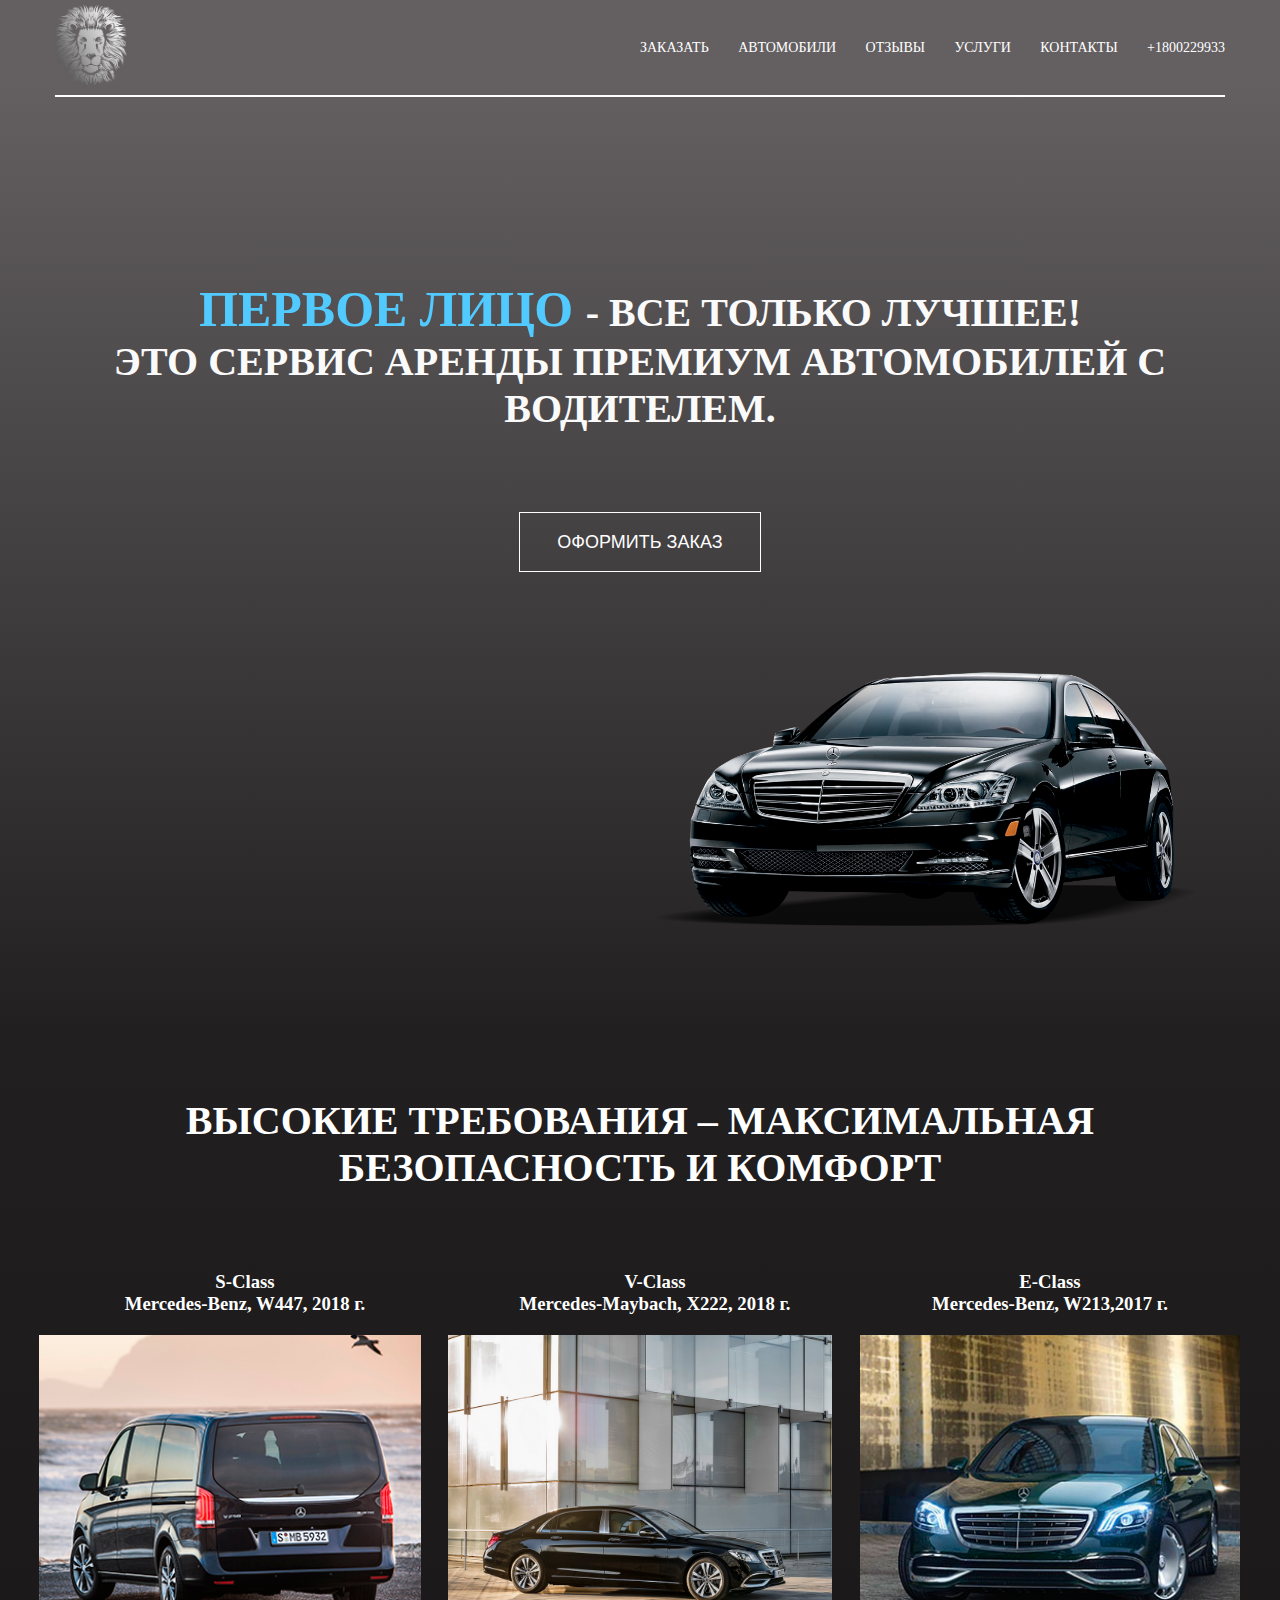
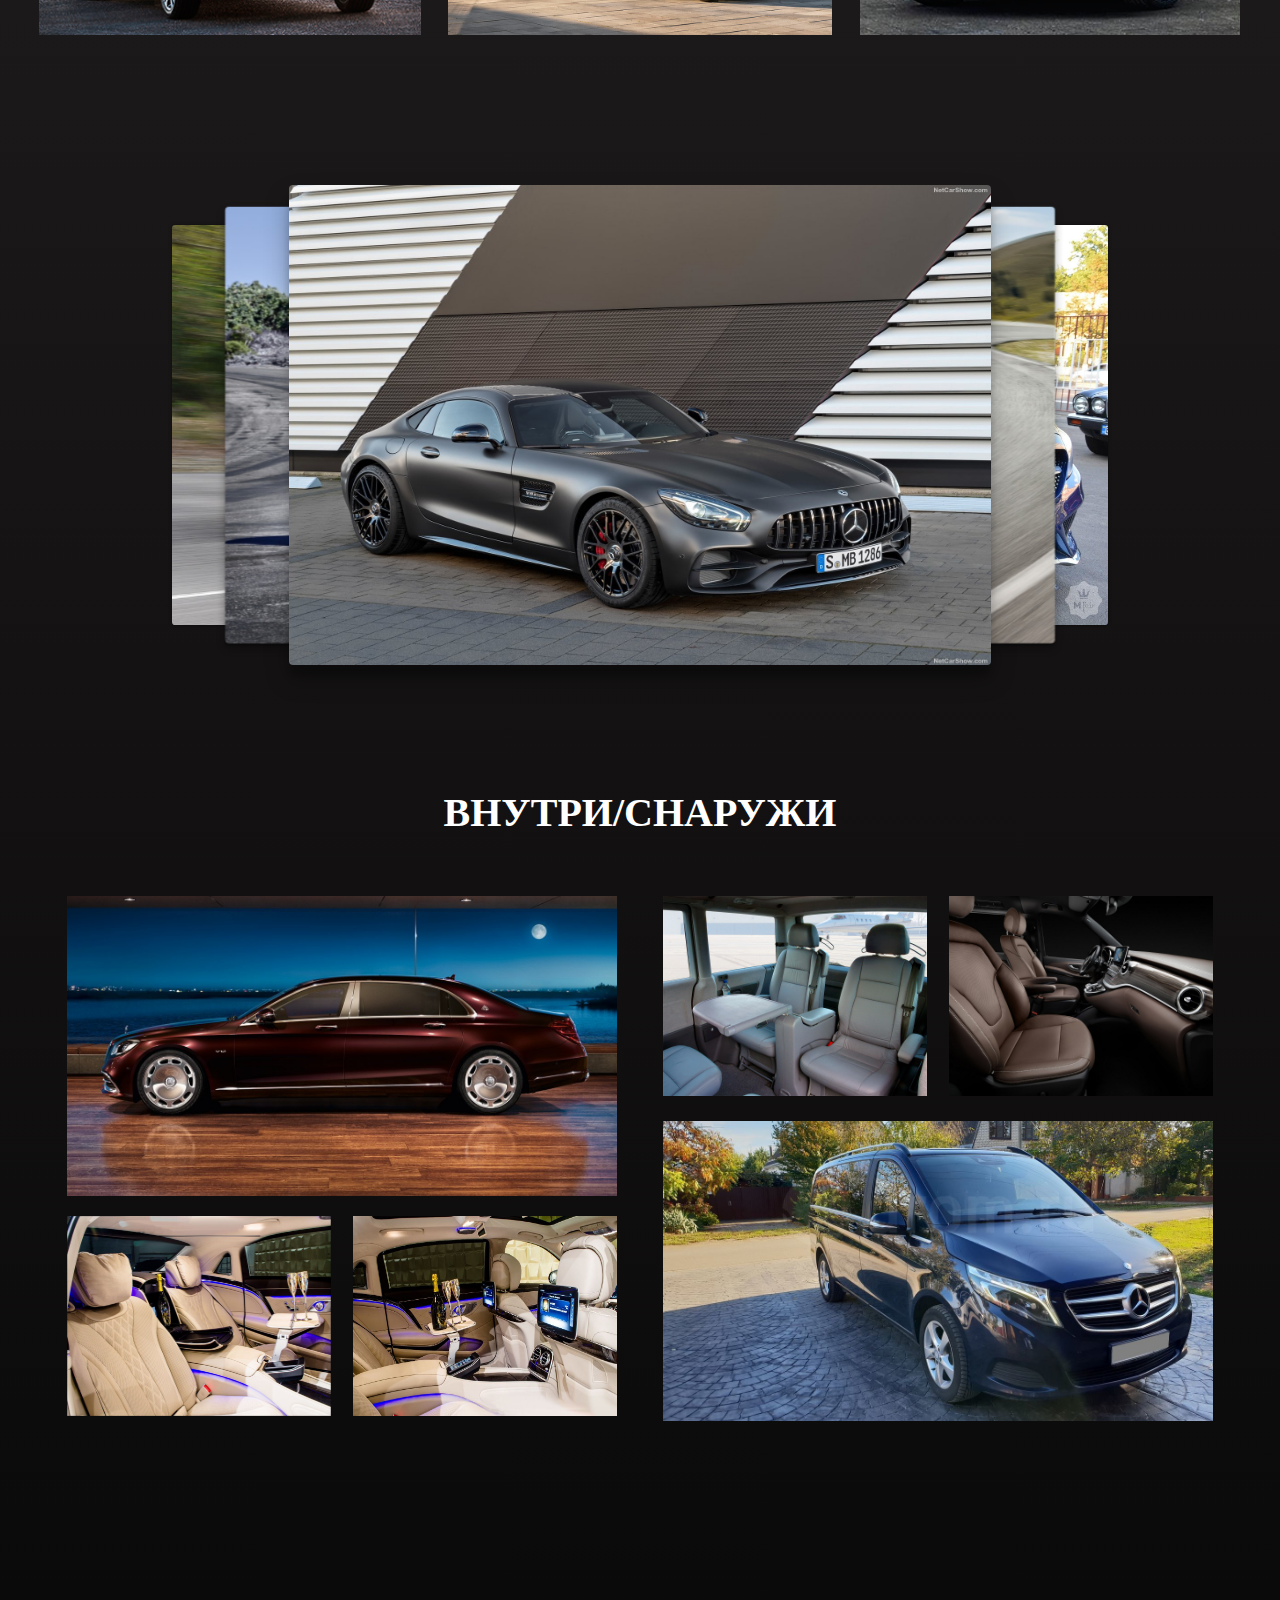
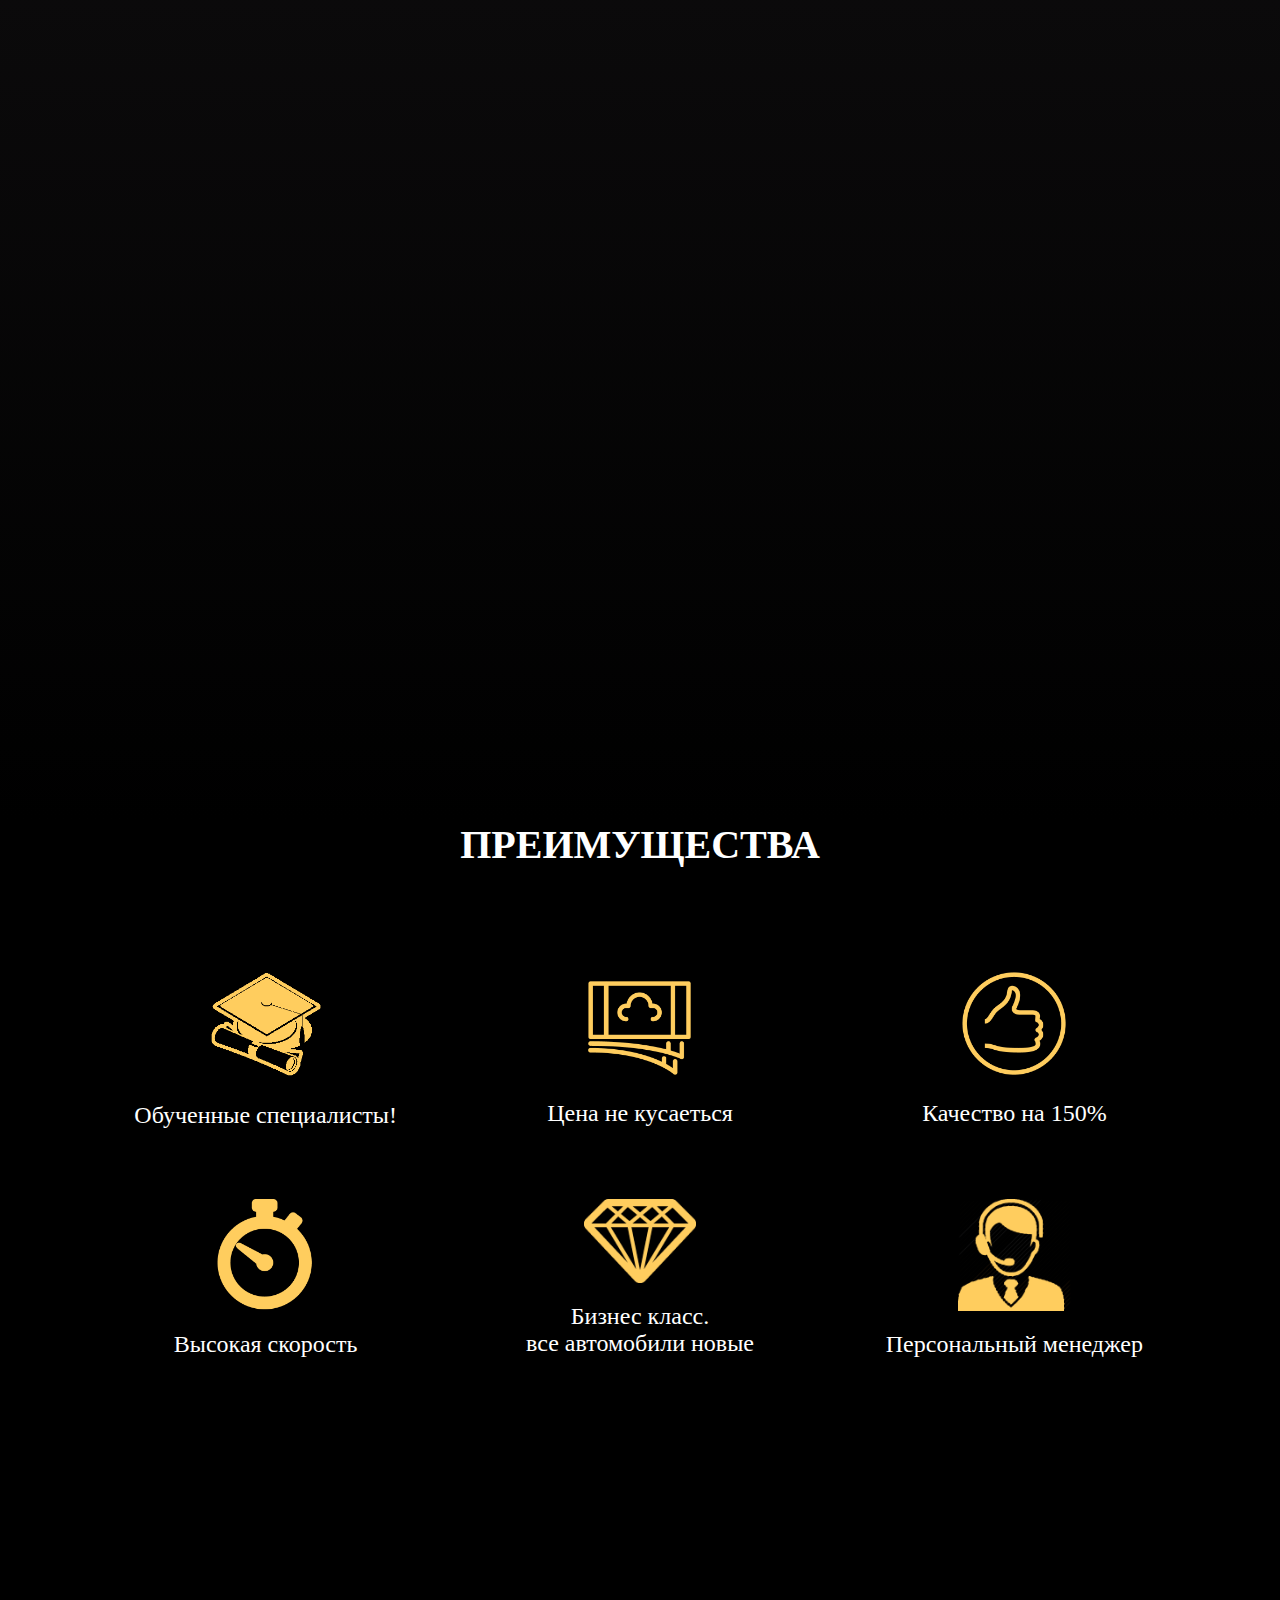
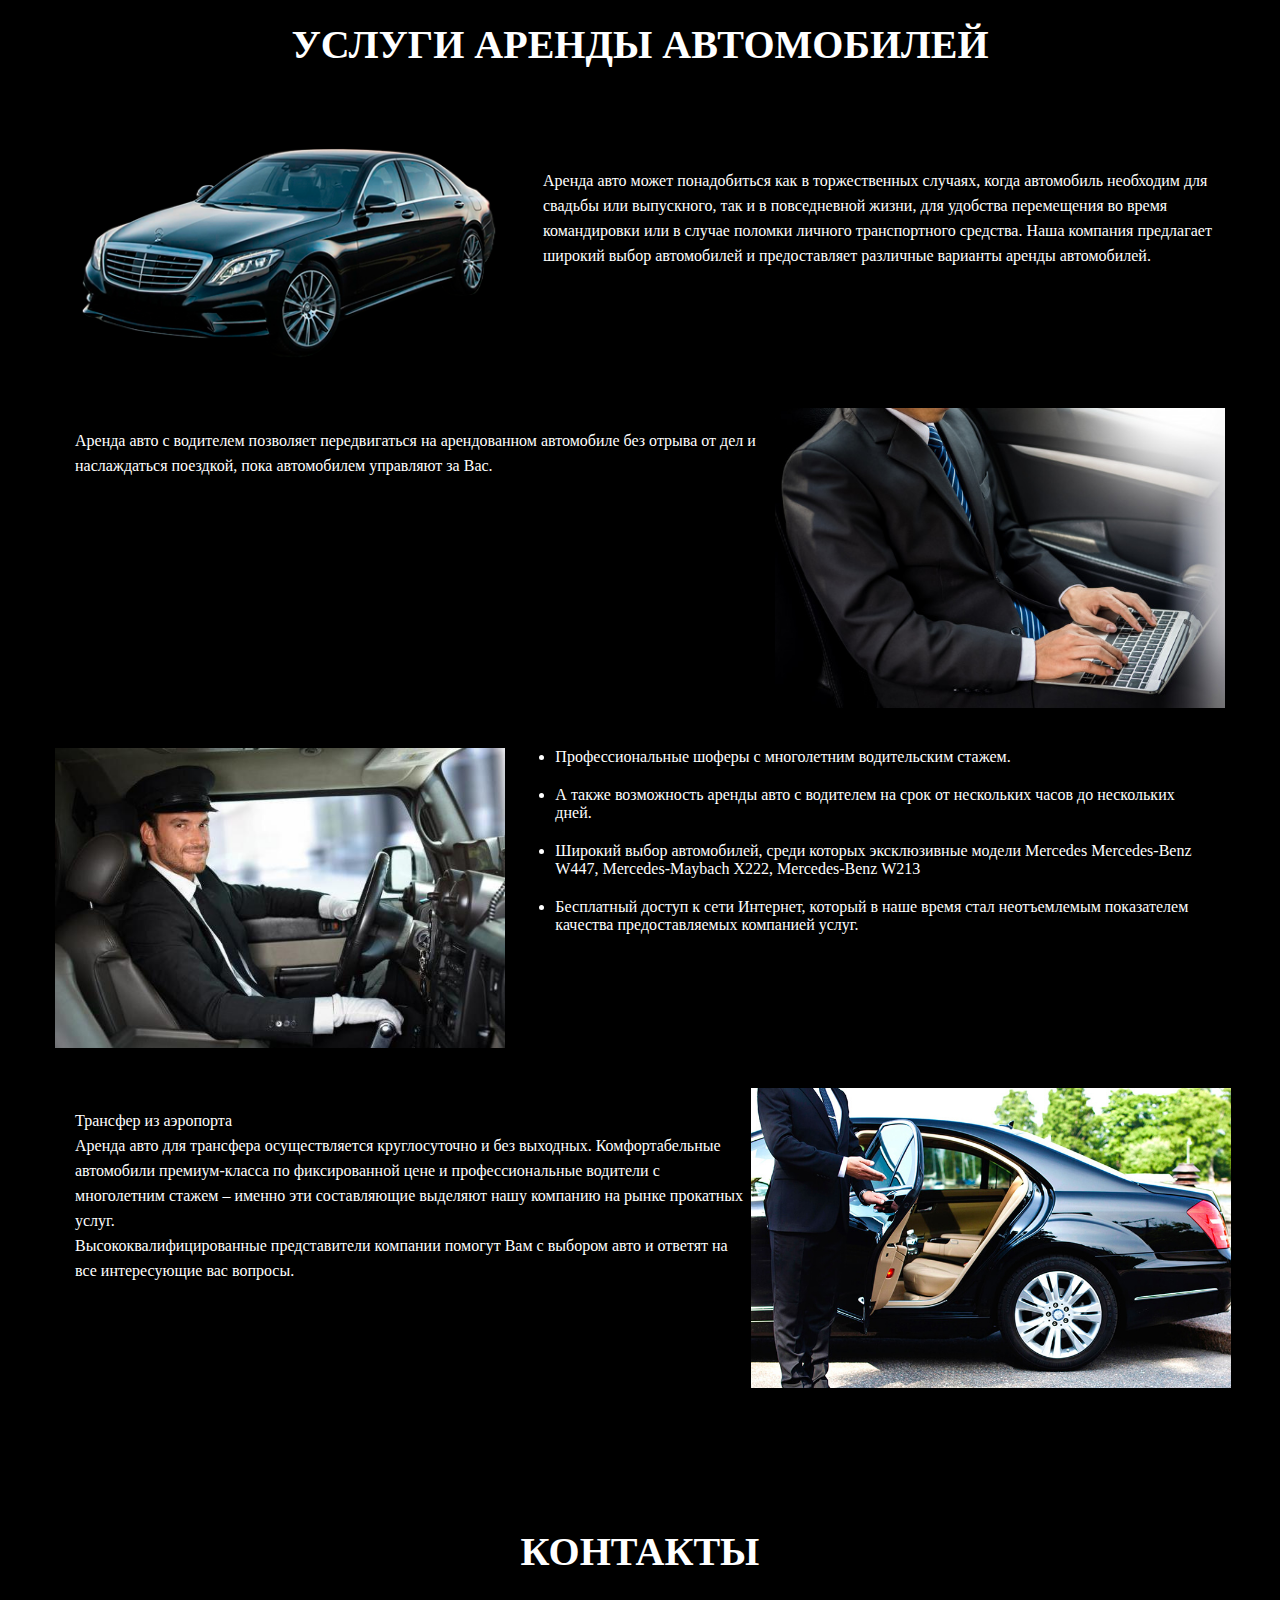
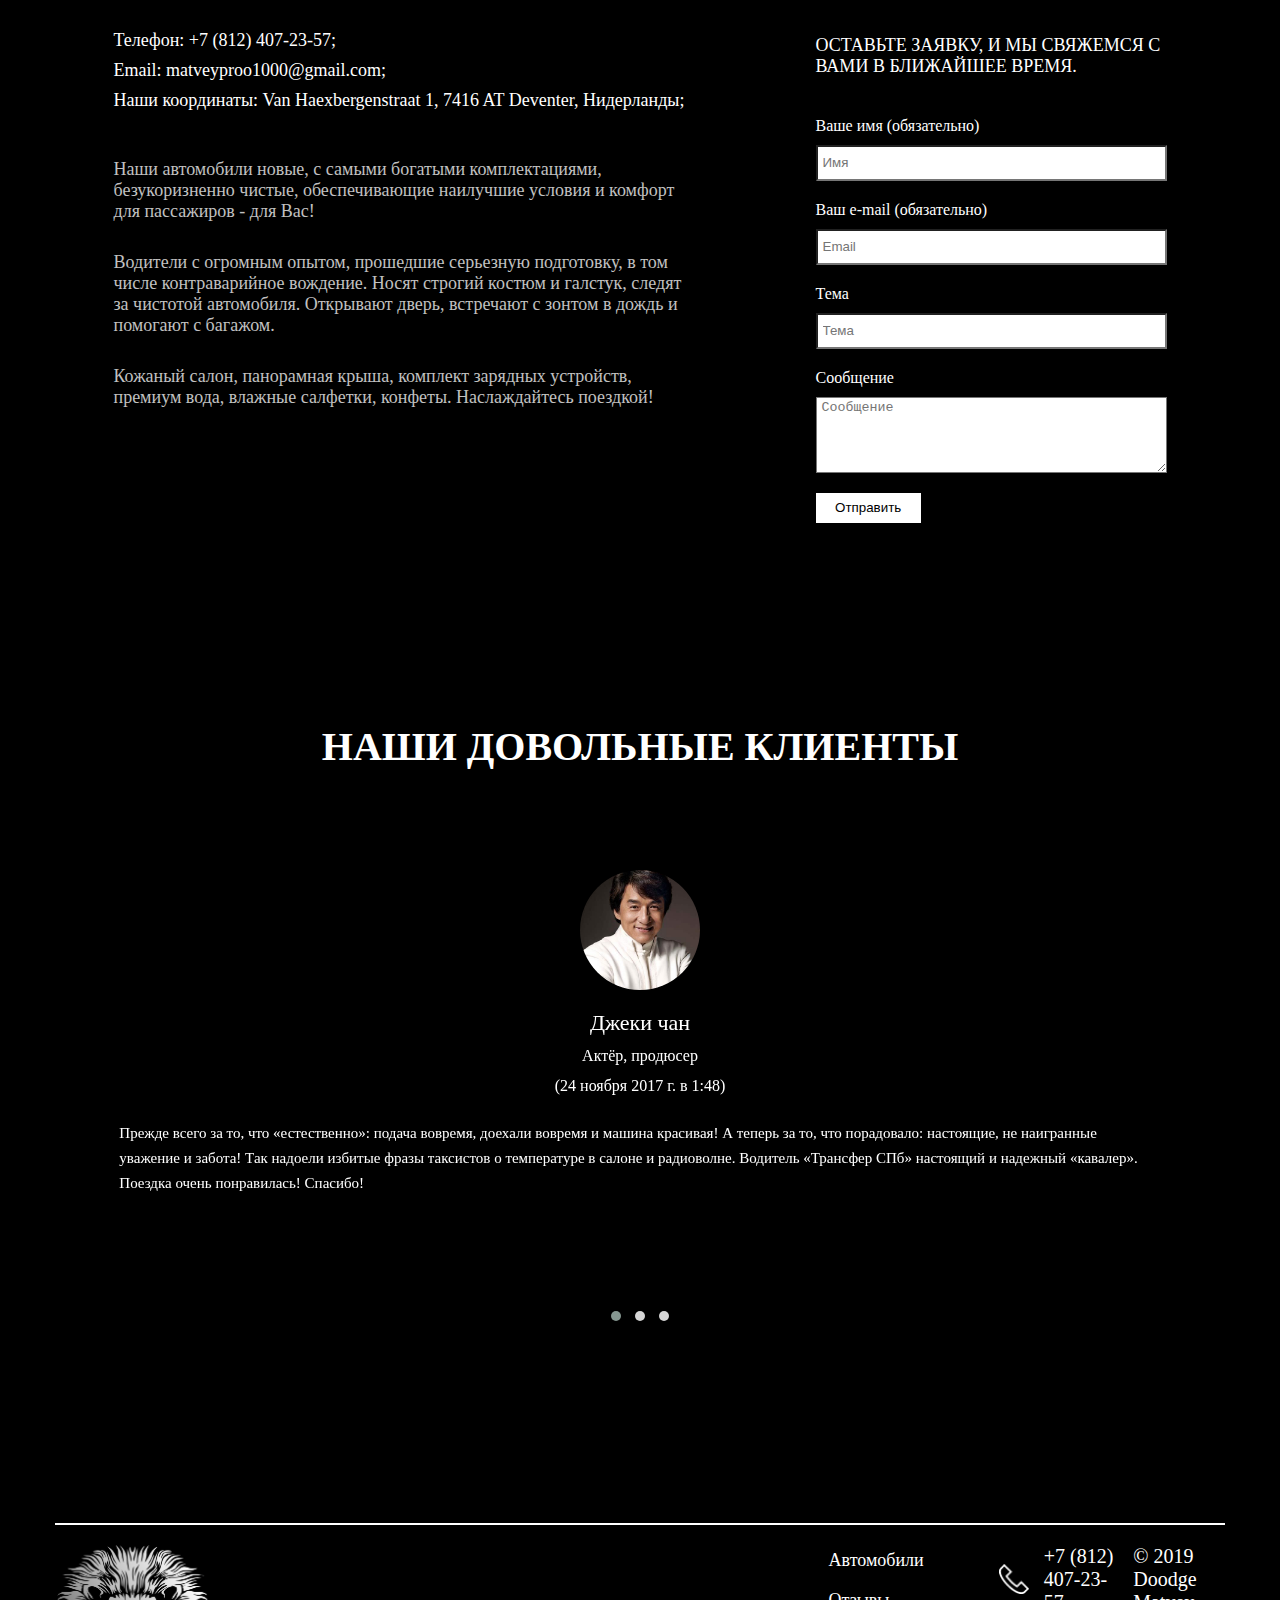
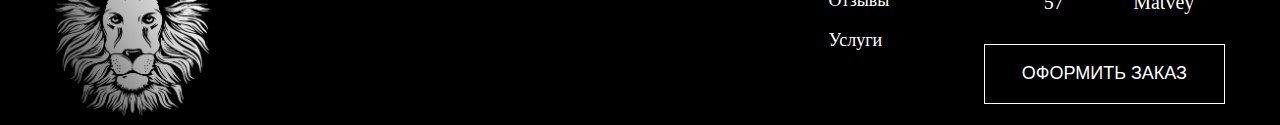
==== commit 39e05f88: "Update index.html" ====
--- a/index.html
+++ b/index.html
@@ -343,6 +343,7 @@
                 <div class="footer-card footer-card_sec footer-card-pad">
                     <img class="image-icon" src="img/icon3-w.png" alt="image-error">
                     <p class="footer-card__text footer-card_max">+7 (812) 407-23-57</p>
+                    <p class="footer-card__text footer-card_max"> © 2019 Doodge Matvey</p>
                 </div>
                 <button onclick="openWin()" class="button2 button2__footer">Оформить заказ</button>
             </div>
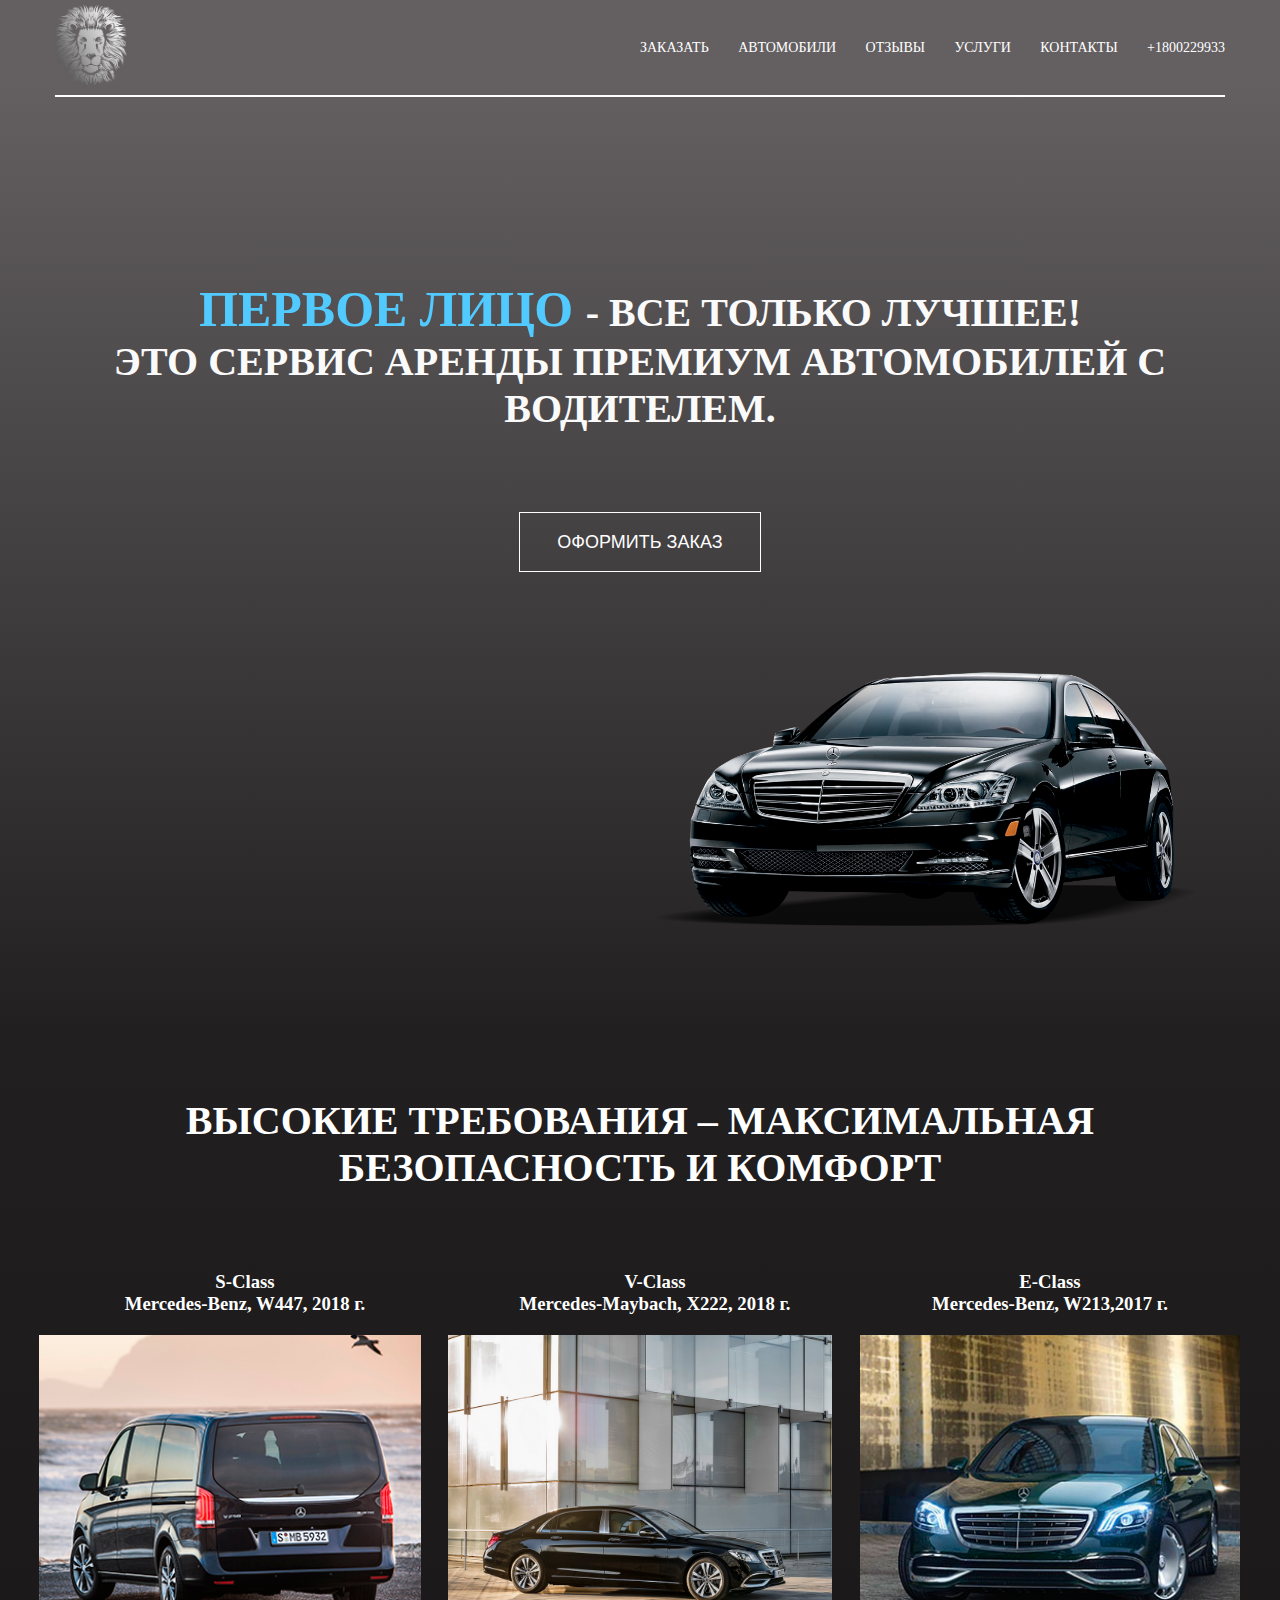
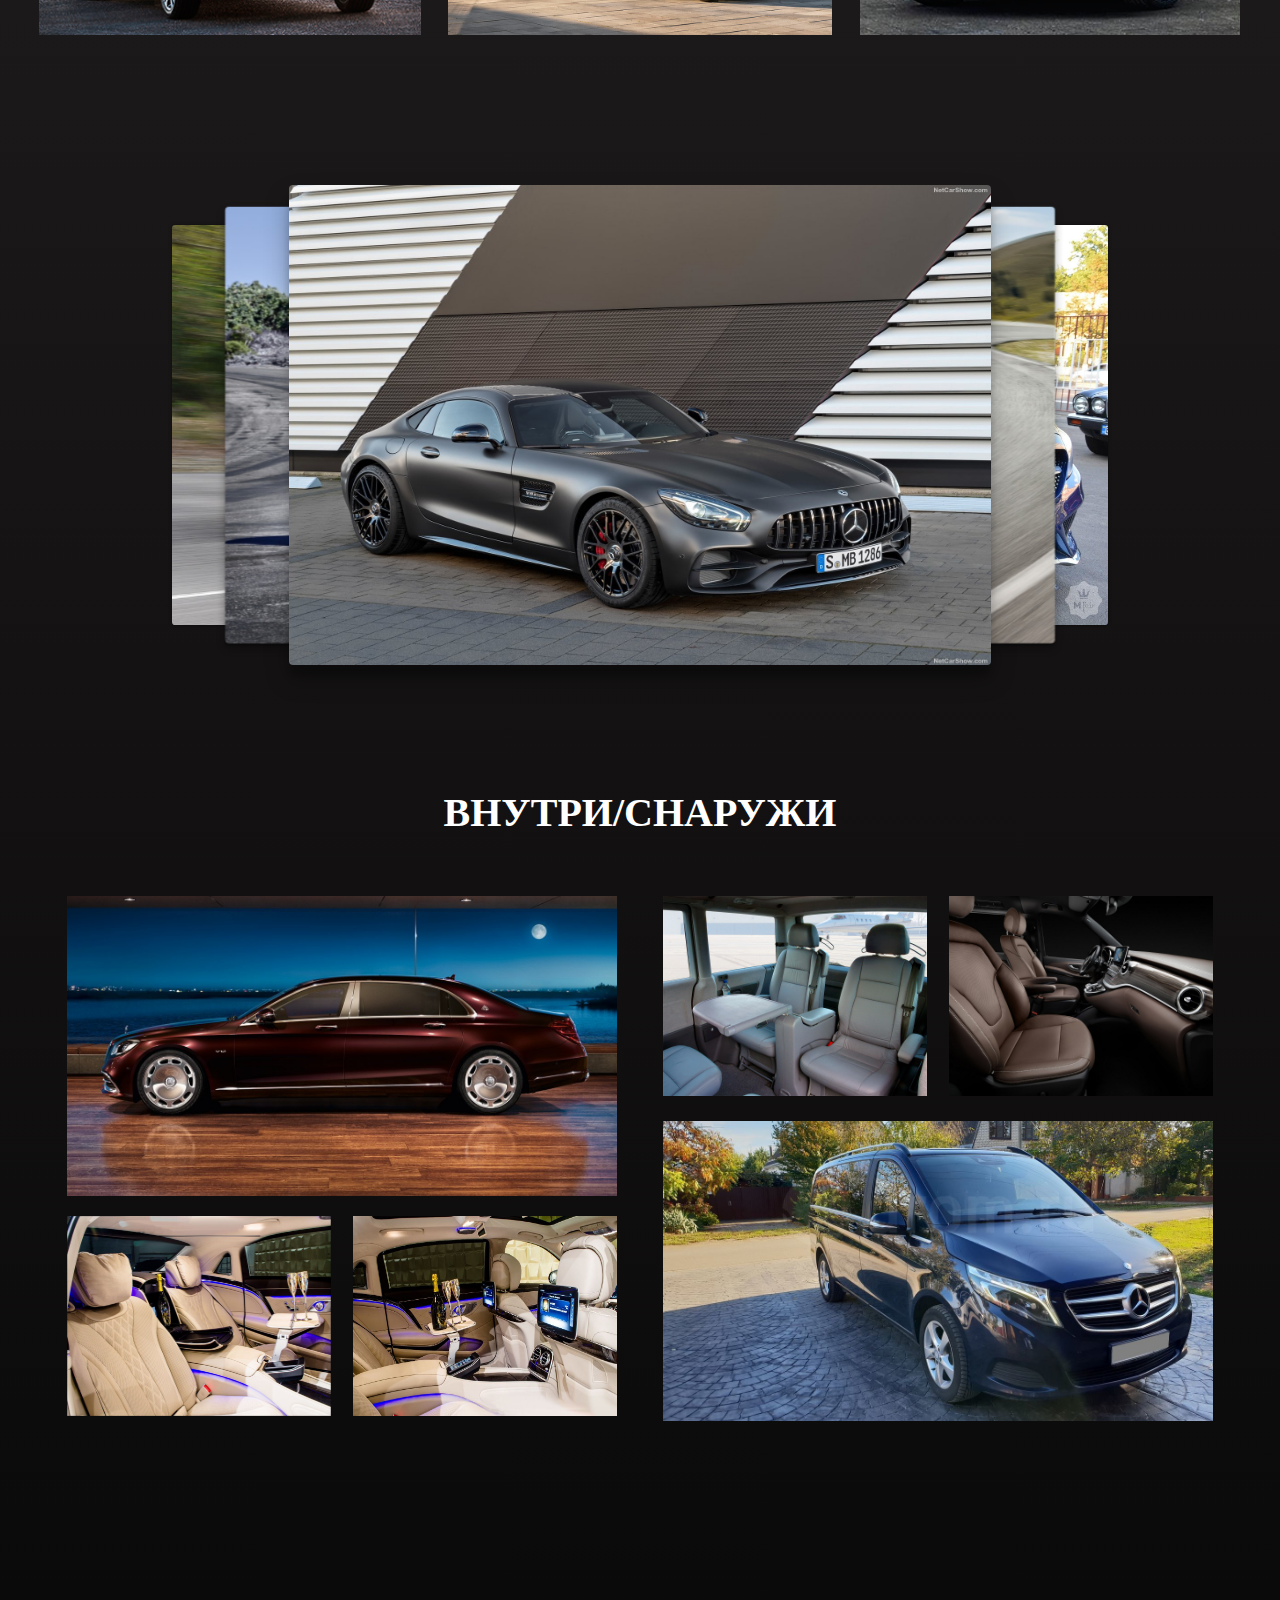
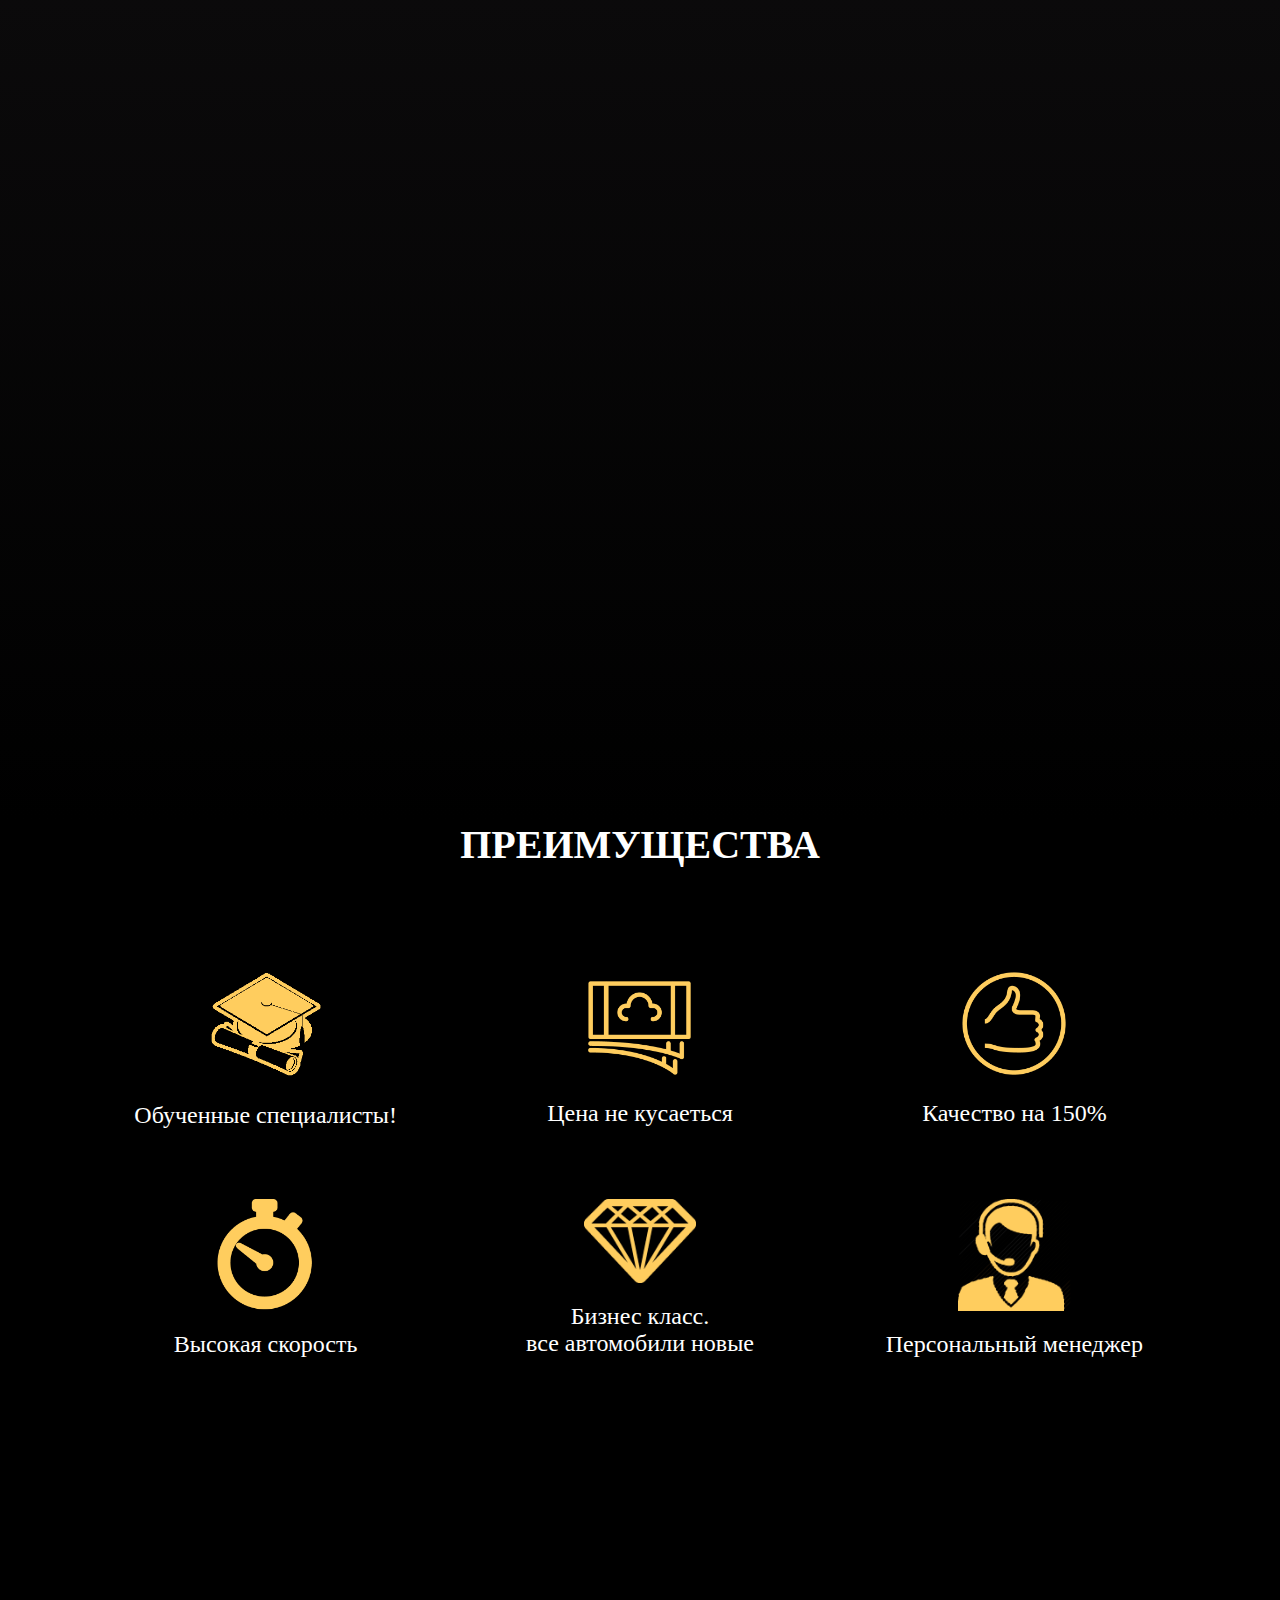
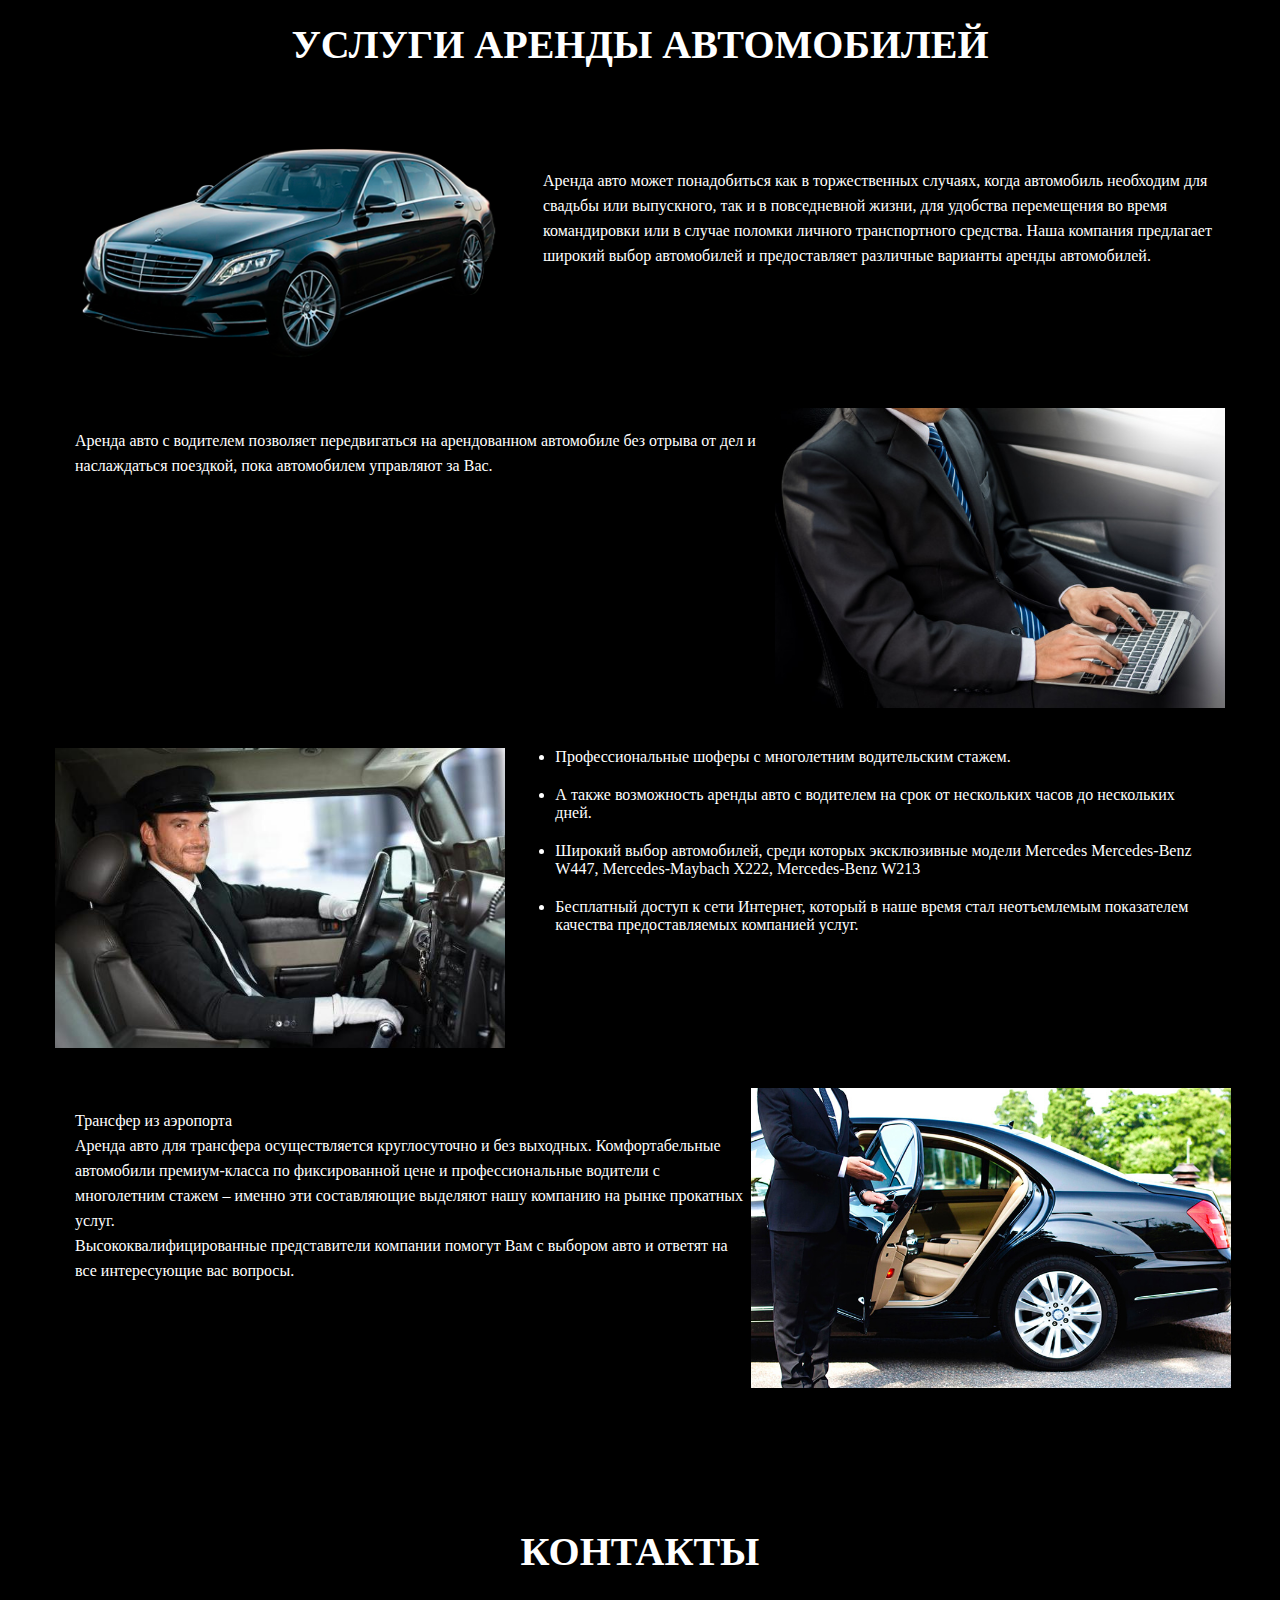
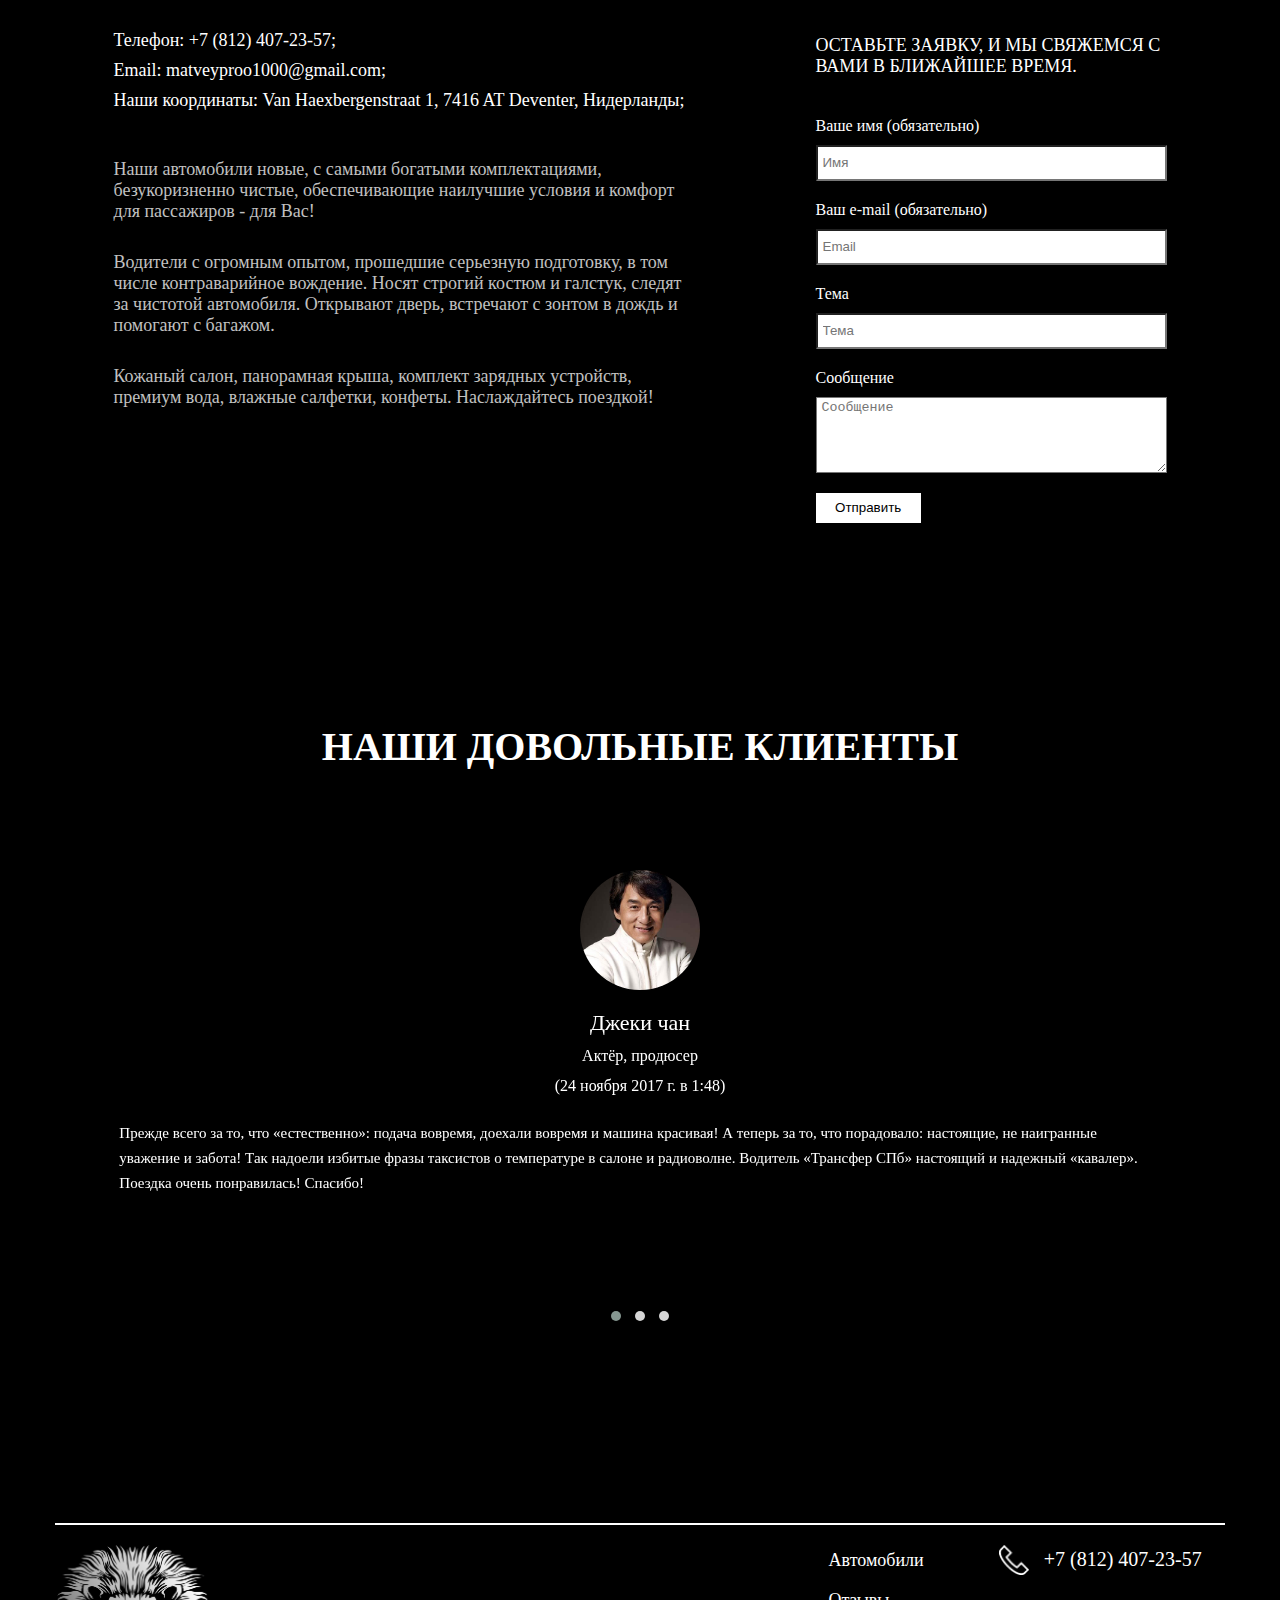
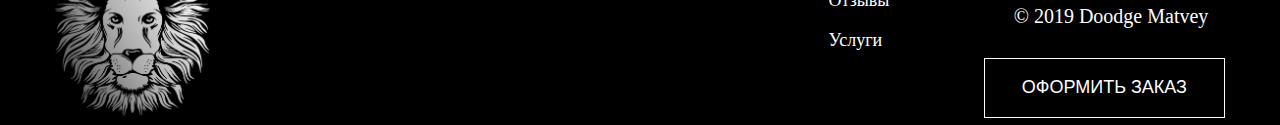
==== commit df1ad756: "Update index.html" ====
--- a/index.html
+++ b/index.html
@@ -343,6 +343,8 @@
                 <div class="footer-card footer-card_sec footer-card-pad">
                     <img class="image-icon" src="img/icon3-w.png" alt="image-error">
                     <p class="footer-card__text footer-card_max">+7 (812) 407-23-57</p>
+                </div>
+                <div class="footer-card footer-card_sec footer-card-pad">
                     <p class="footer-card__text footer-card_max"> © 2019 Doodge Matvey</p>
                 </div>
                 <button onclick="openWin()" class="button2 button2__footer">Оформить заказ</button>
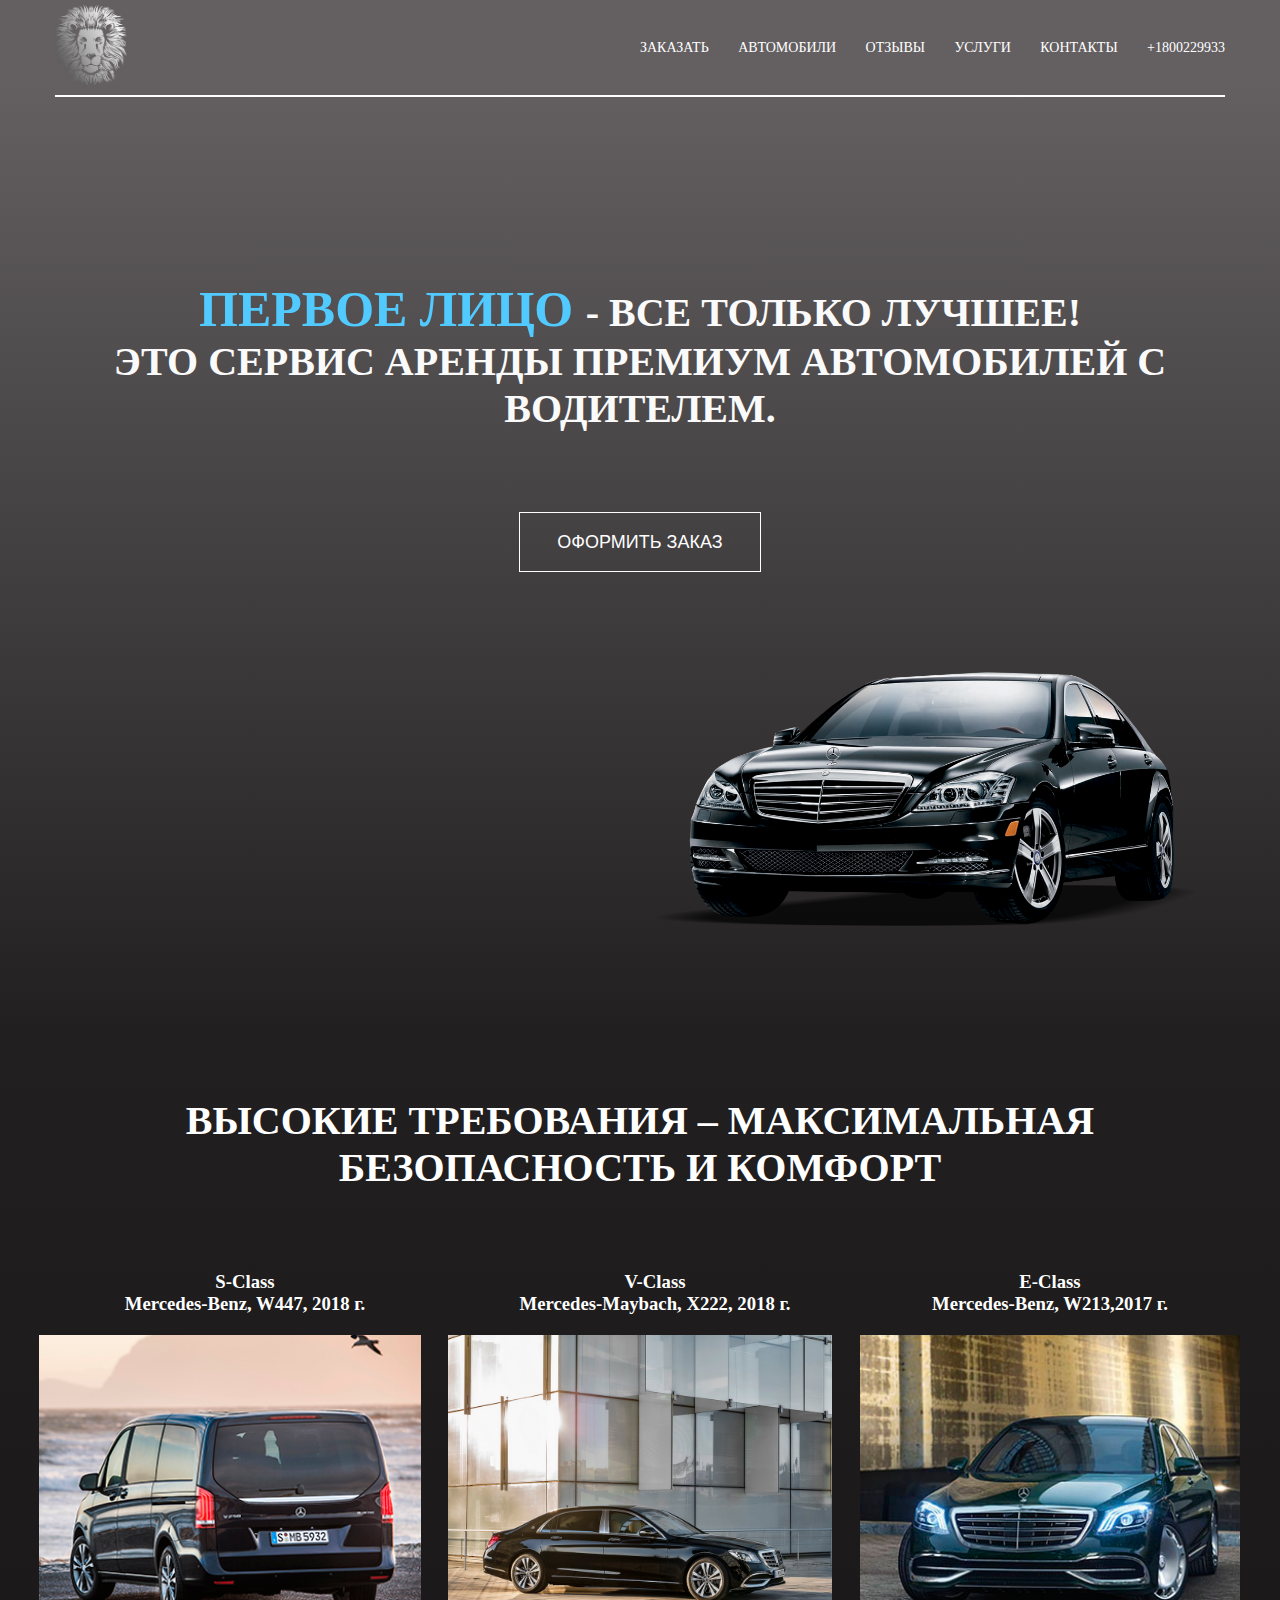
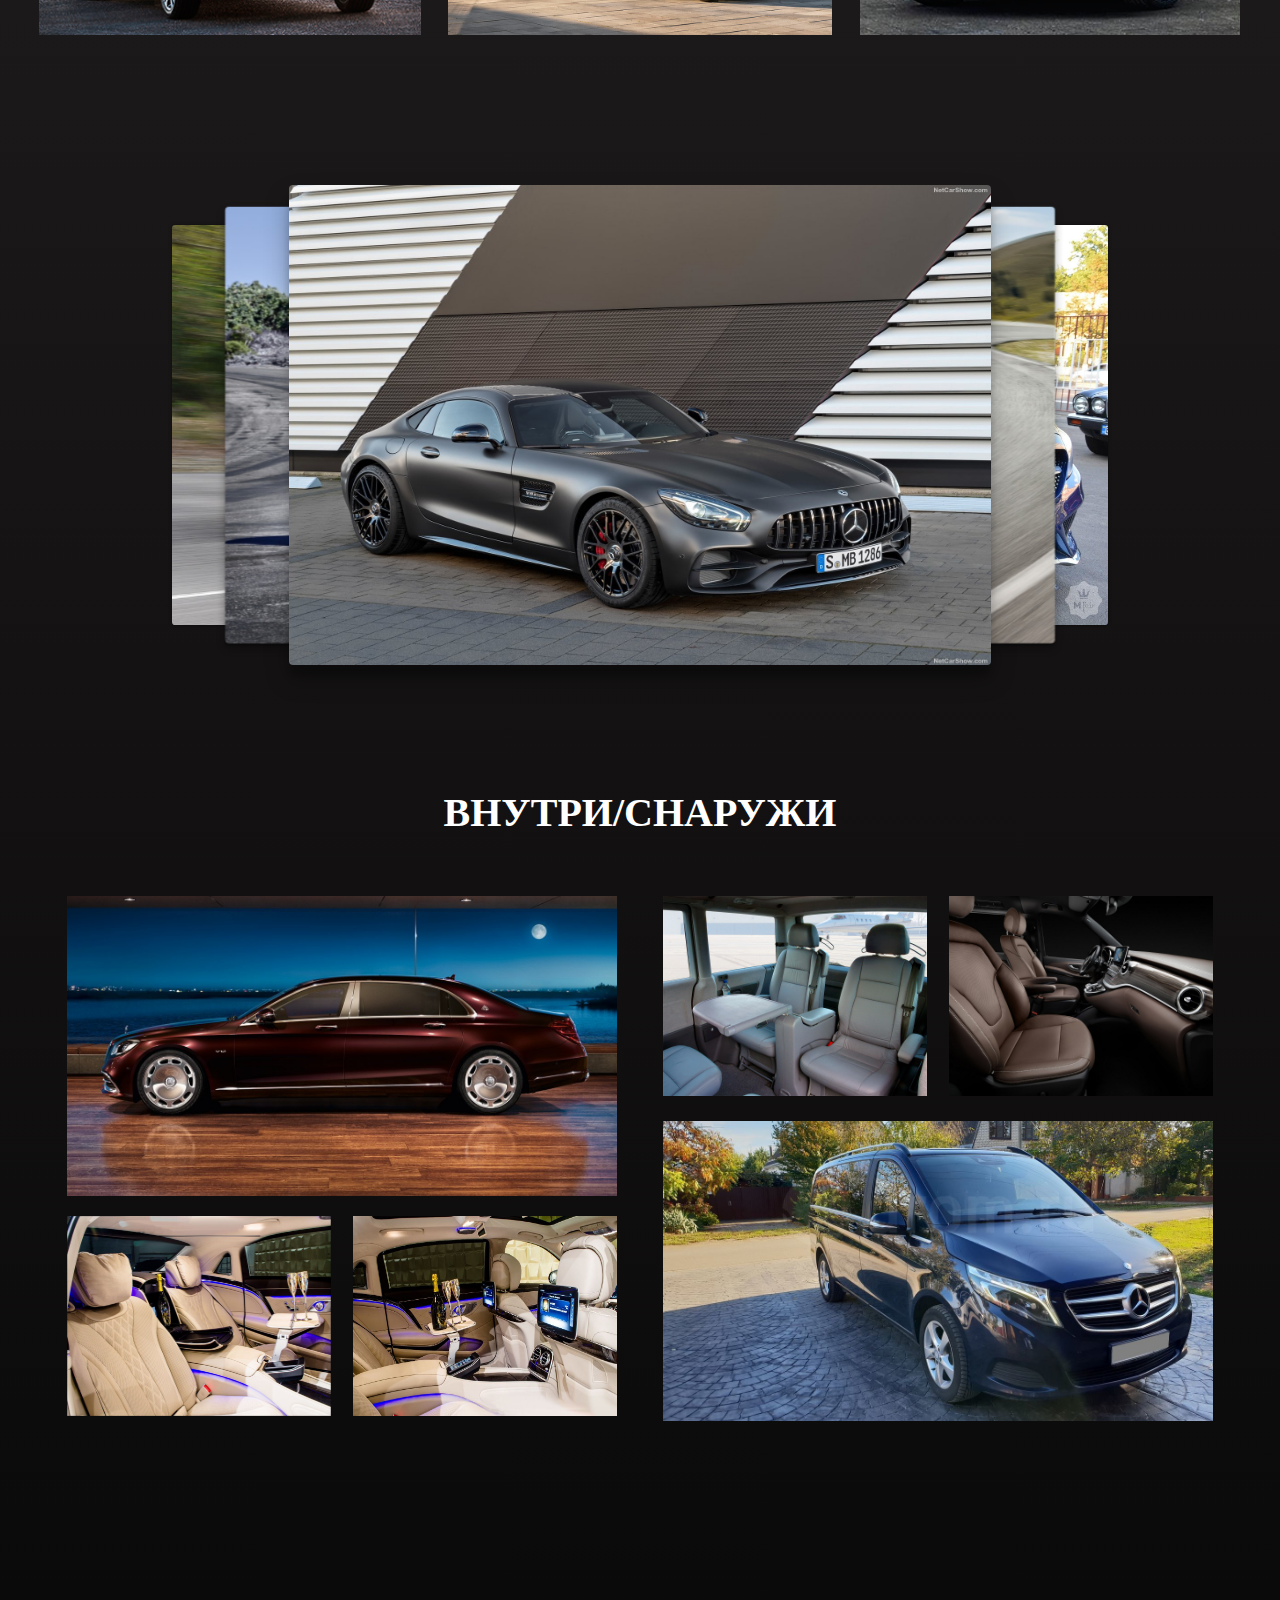
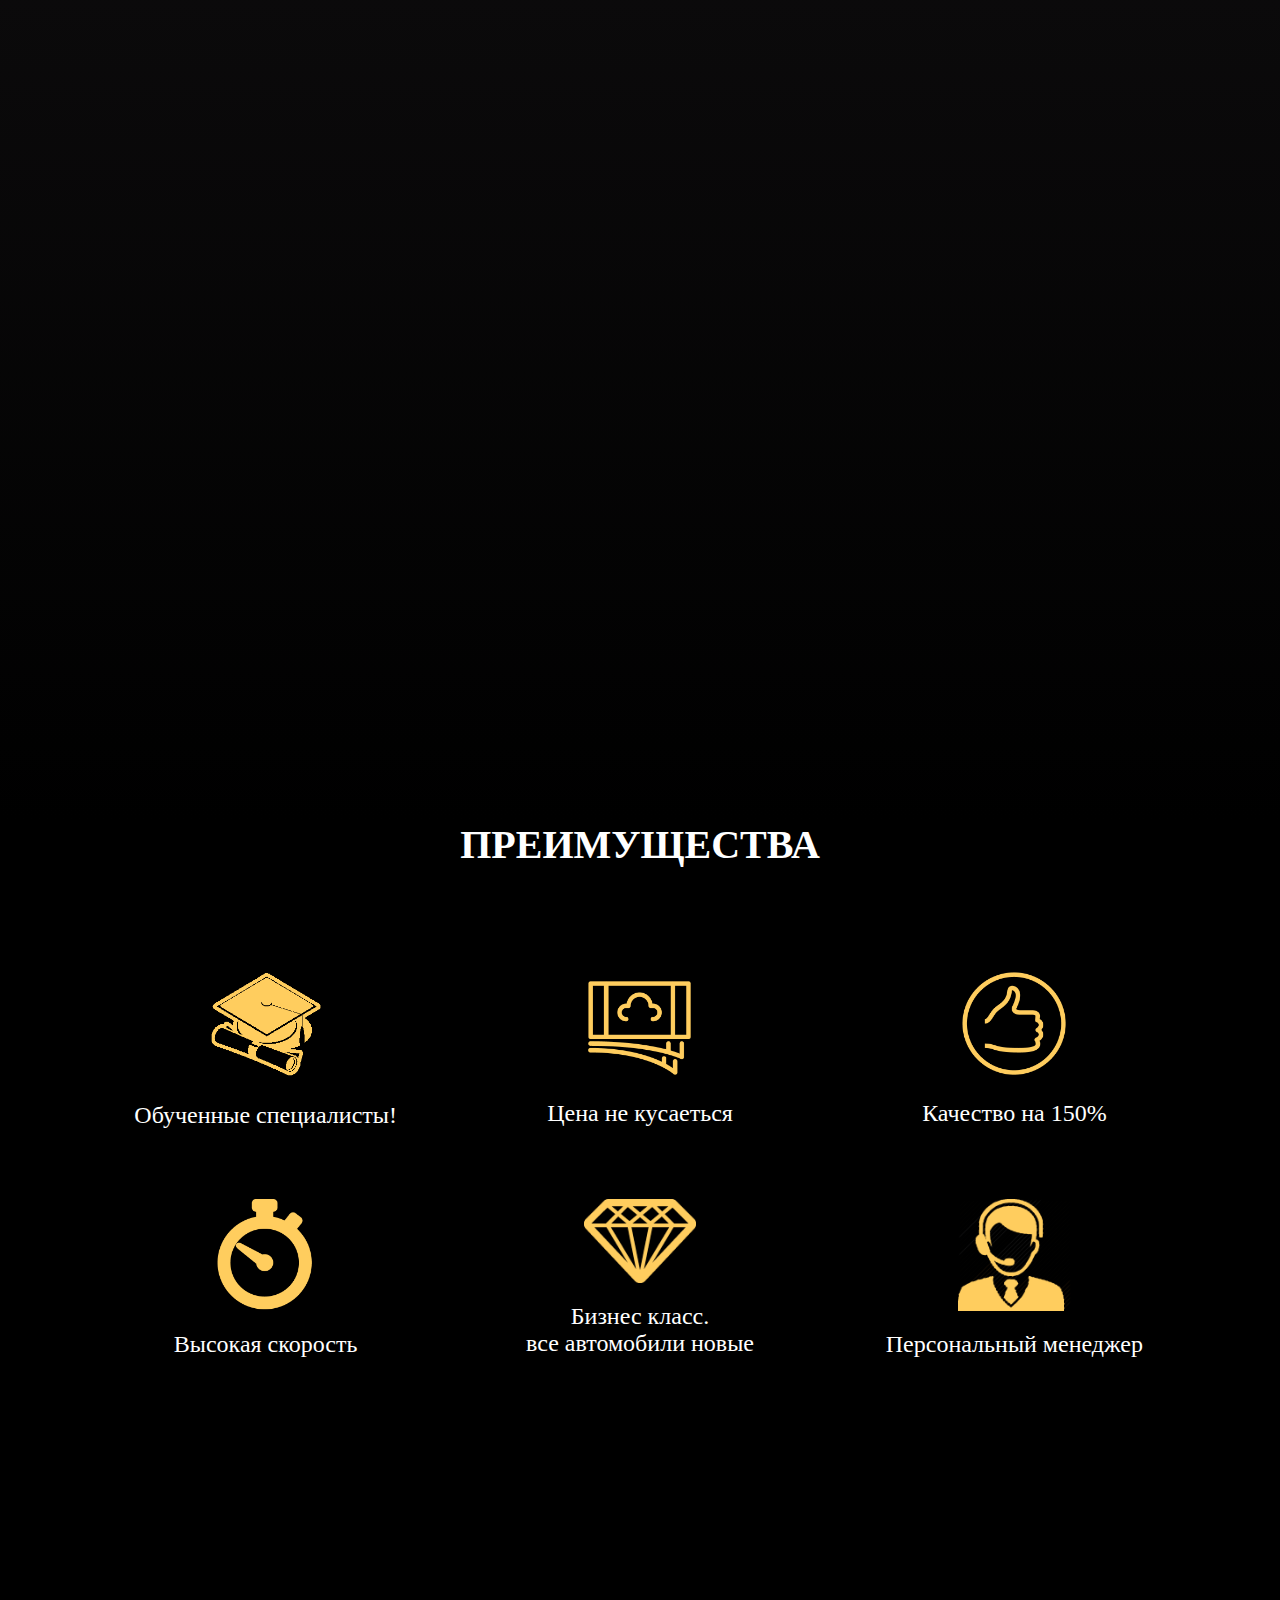
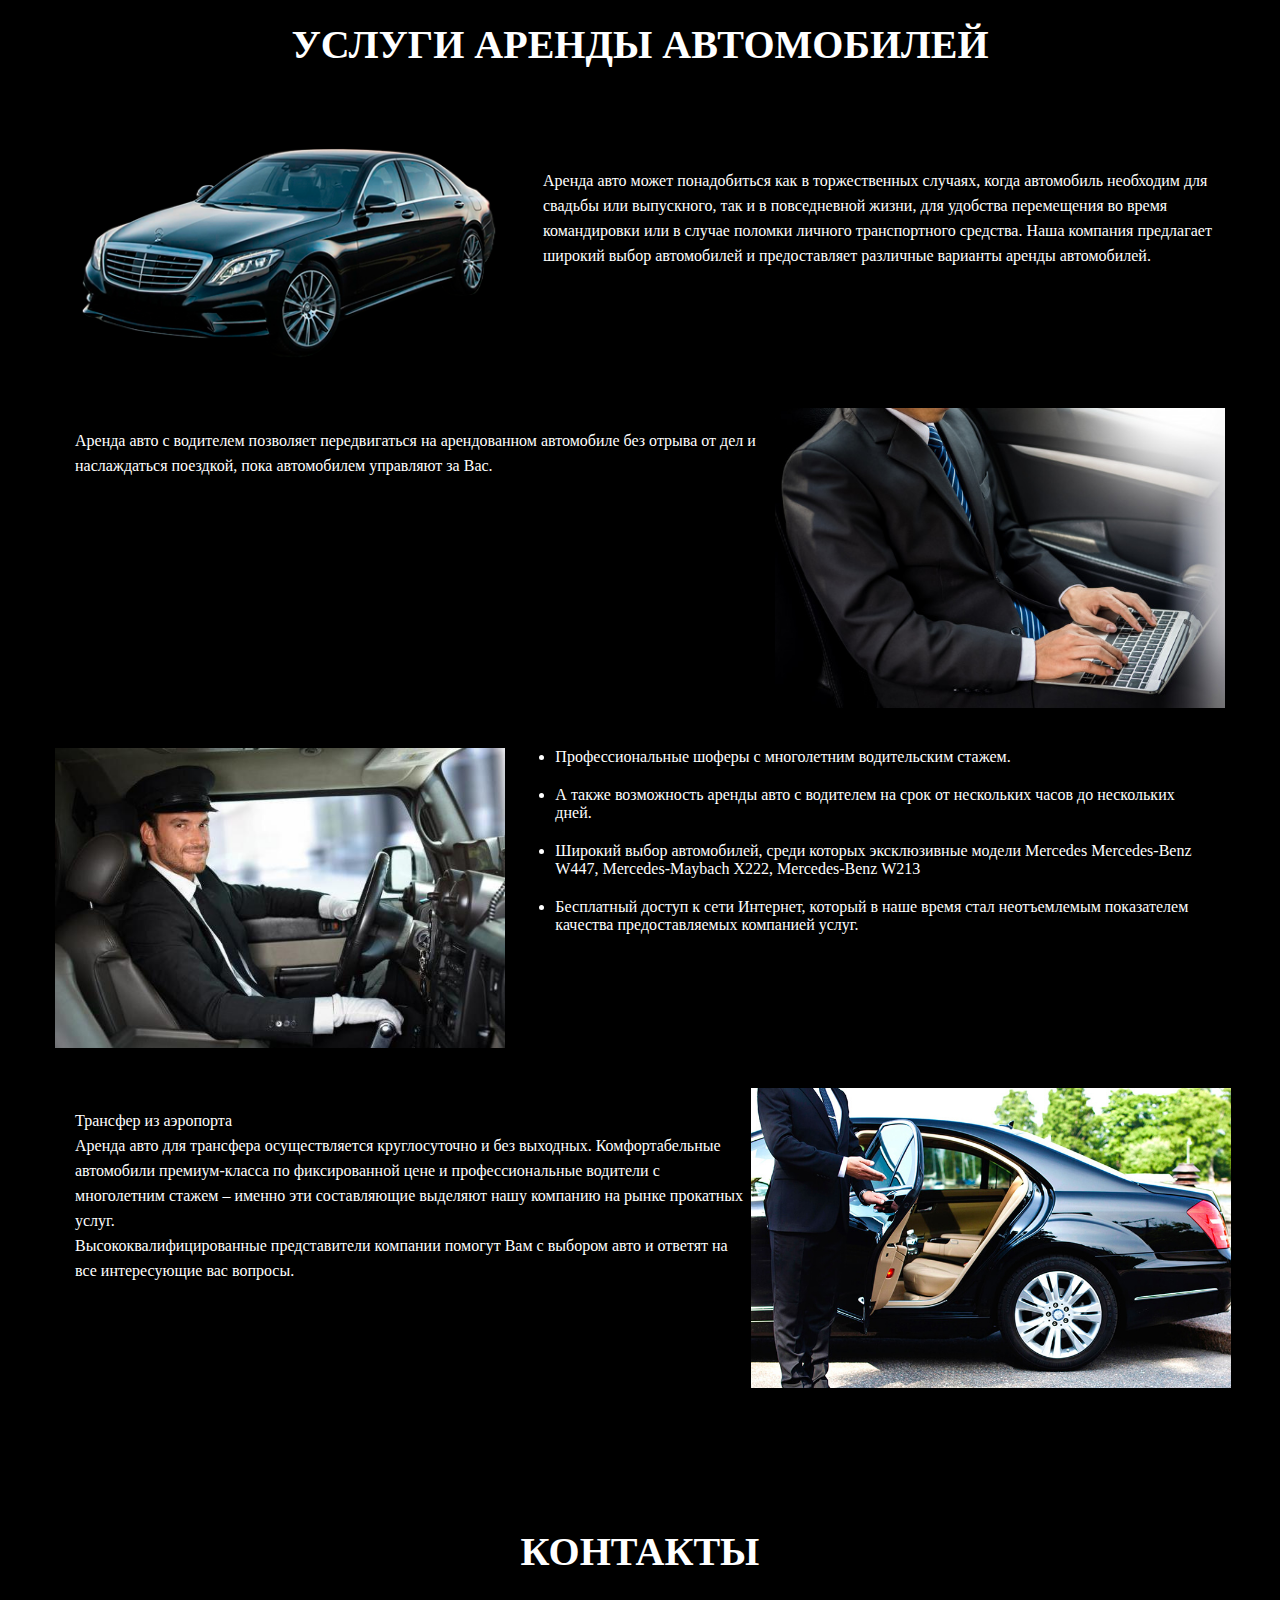
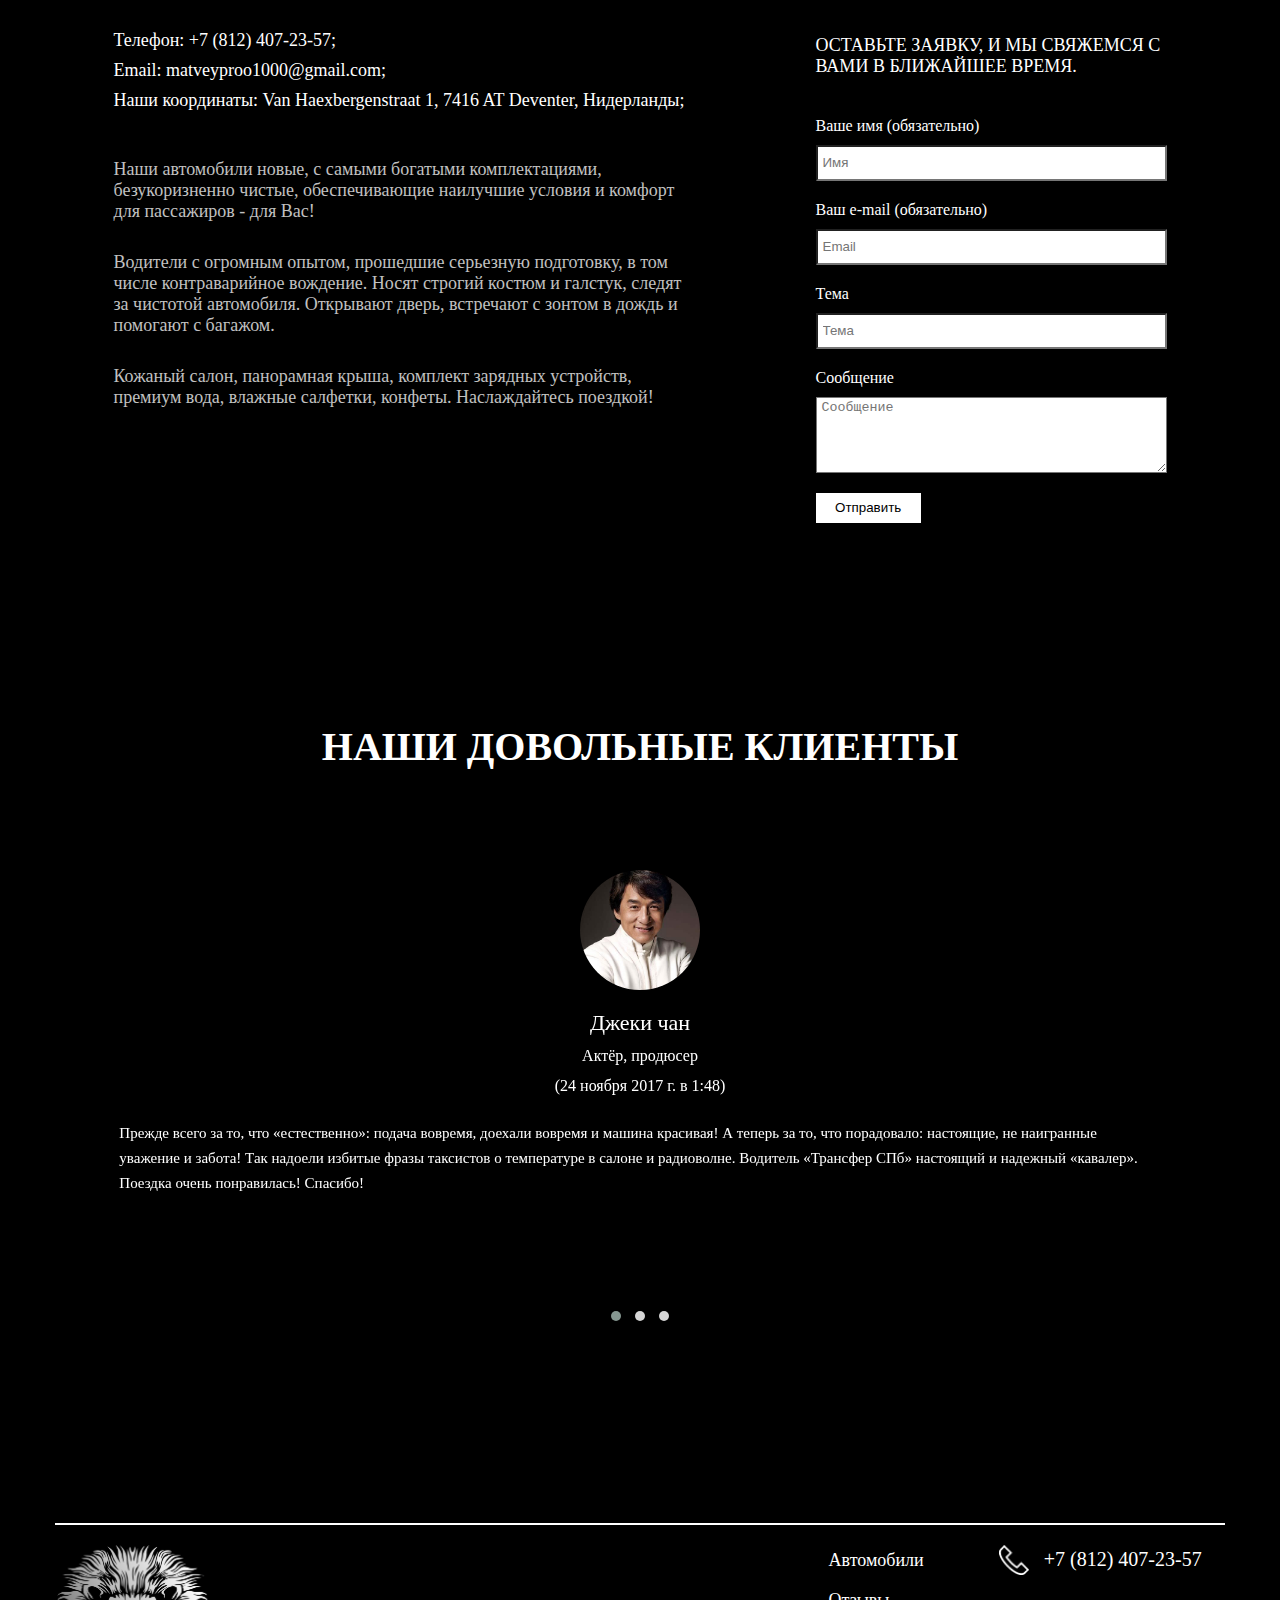
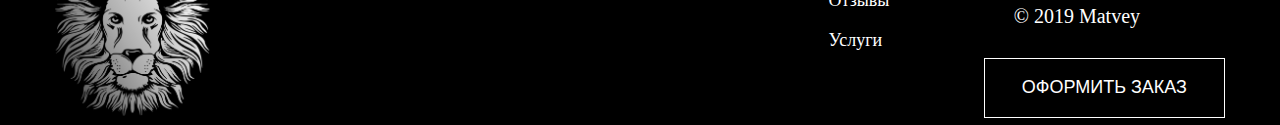
==== commit 60d68d82: "Update index.html" ====
--- a/index.html
+++ b/index.html
@@ -345,7 +345,7 @@
                     <p class="footer-card__text footer-card_max">+7 (812) 407-23-57</p>
                 </div>
                 <div class="footer-card footer-card_sec footer-card-pad">
-                    <p class="footer-card__text footer-card_max"> © 2019 Doodge Matvey</p>
+                    <p class="footer-card__text footer-card_max"> © 2019 Matvey</p>
                 </div>
                 <button onclick="openWin()" class="button2 button2__footer">Оформить заказ</button>
             </div>
--- a/styles/css/main.css
+++ b/styles/css/main.css
@@ -374,6 +374,7 @@
   color: #51caff;
   font-size: 50px;
   padding-bottom: 5px;
+  font-family:cursive;
 }
 
 .text-h2_about-sec {
